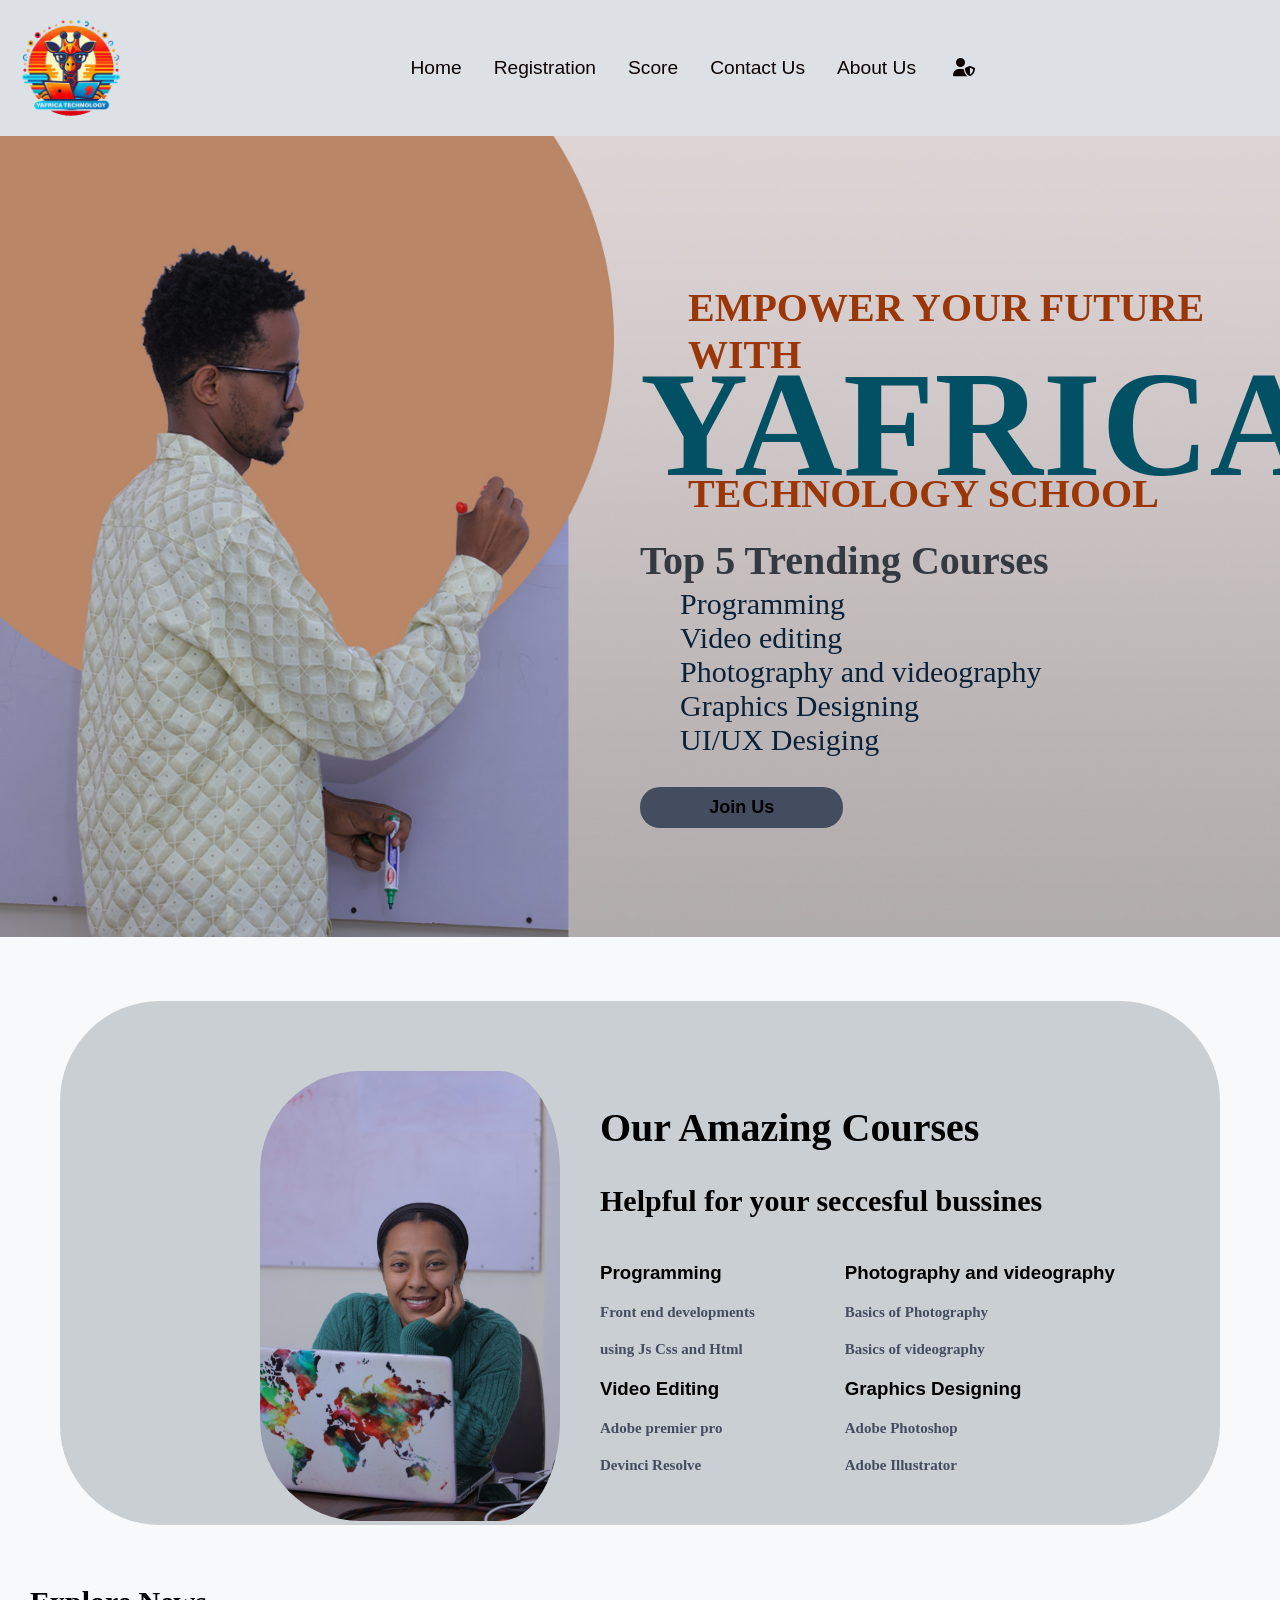
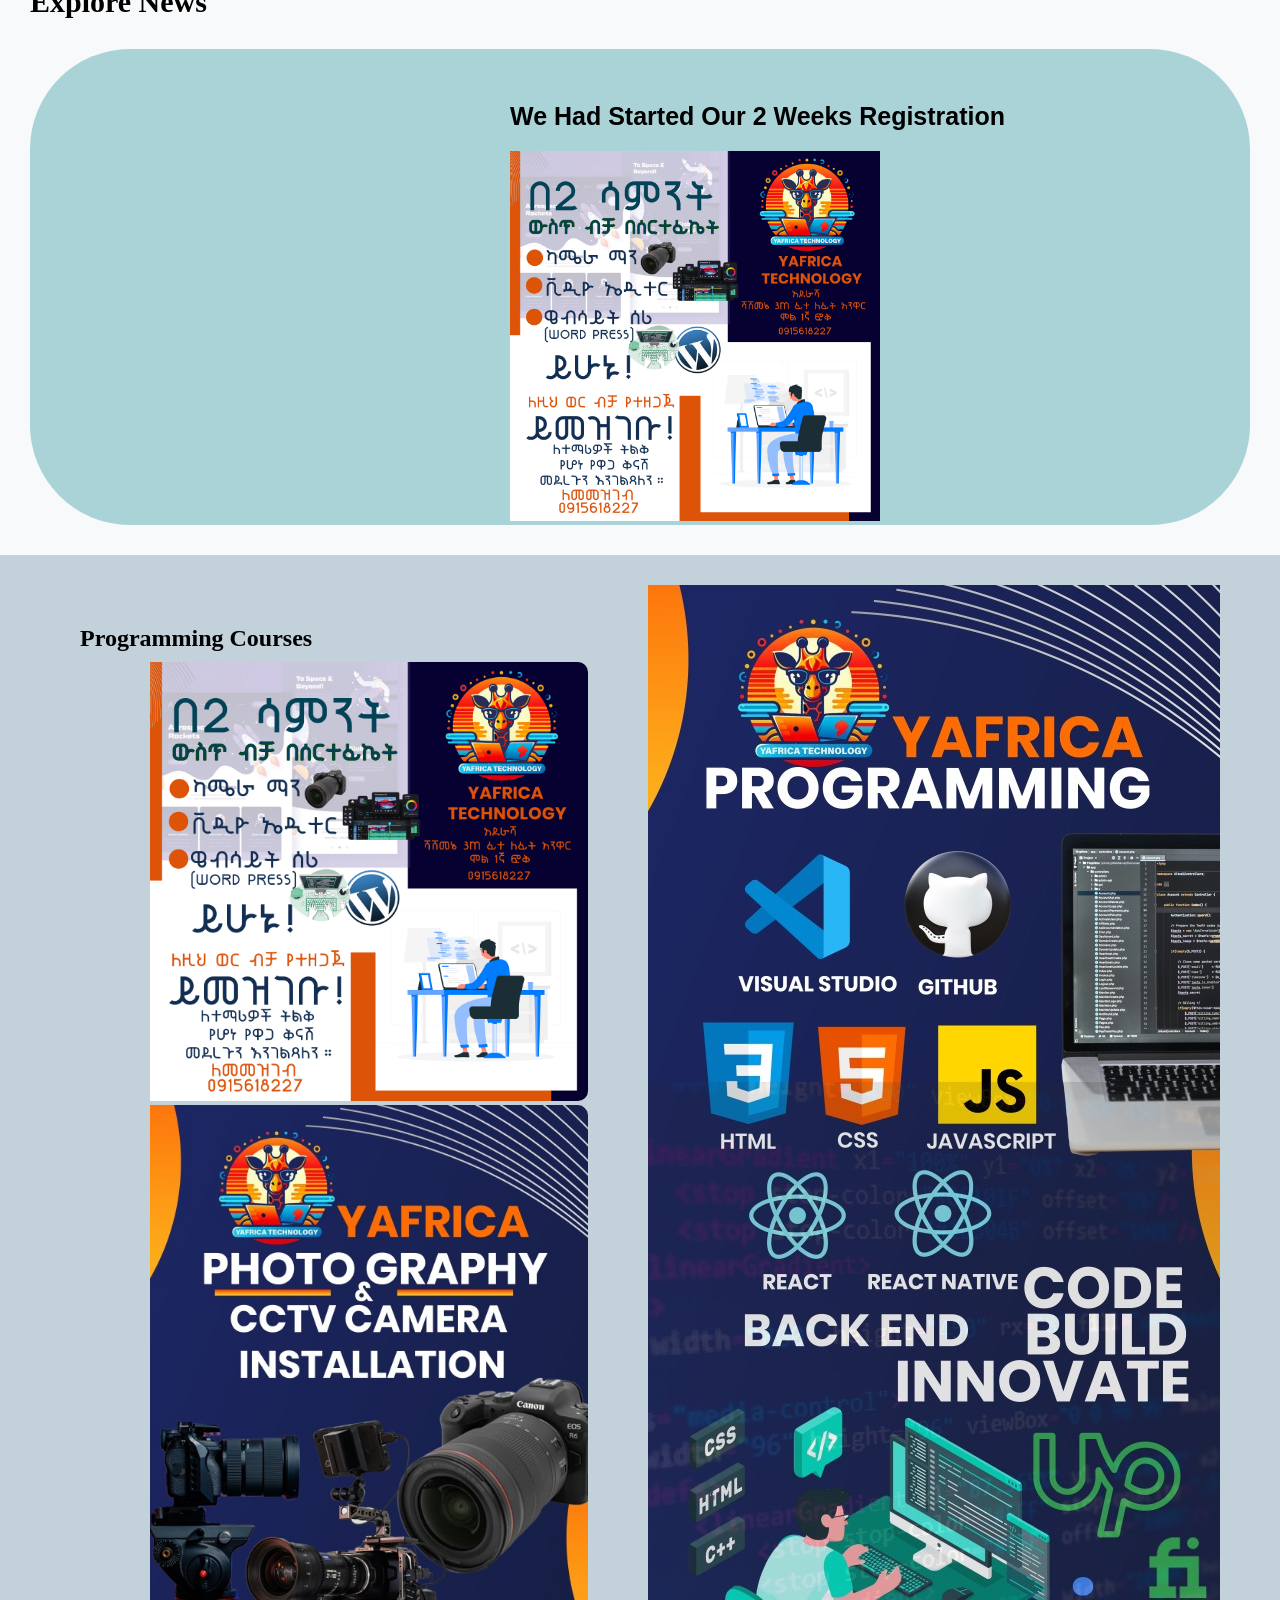
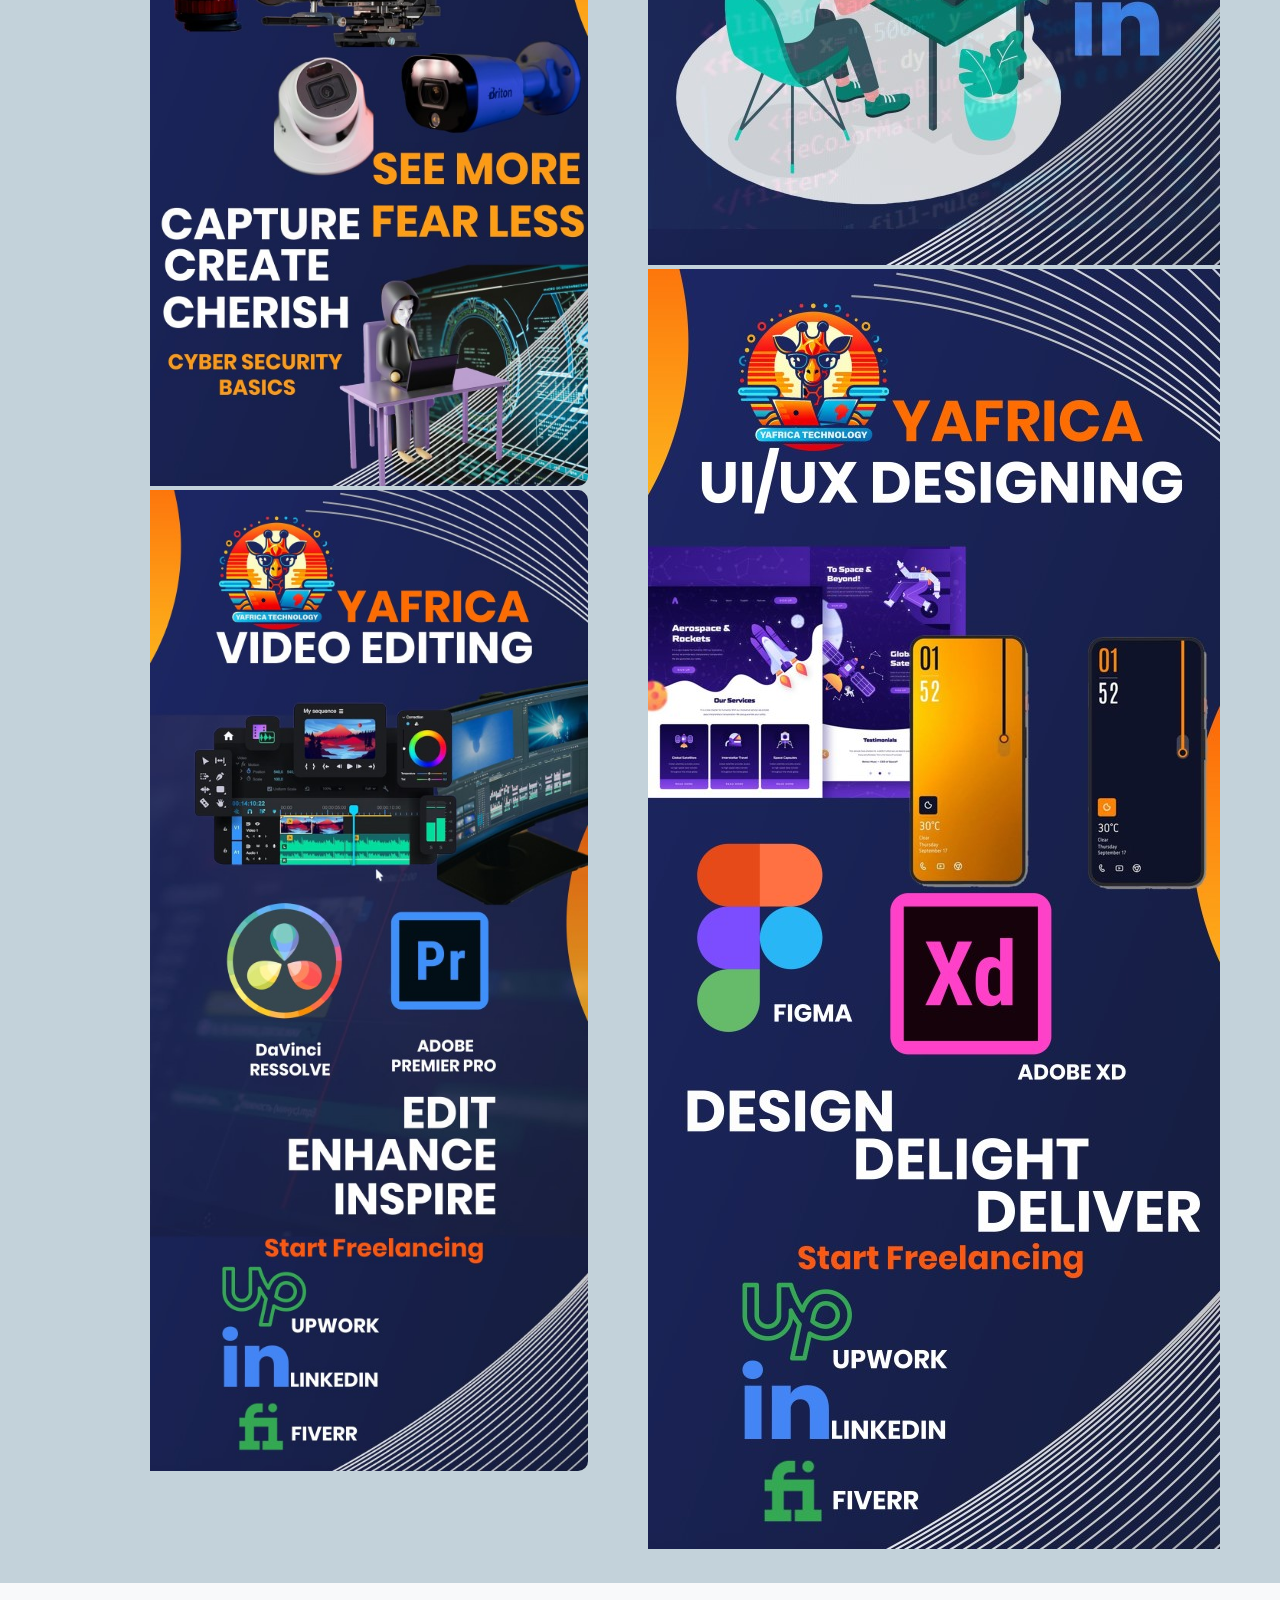
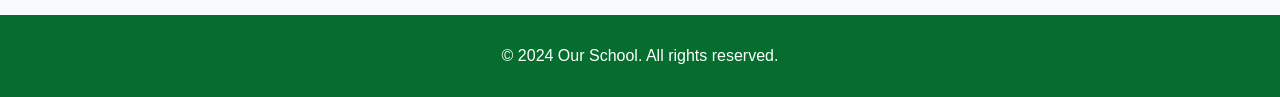
==== pages/index.html @ e502e5ab "yafrica coding website tutorial" ====
<!DOCTYPE html>
<html lang="en">

<head>
    <meta charset="UTF-8">
    <meta name="viewport" content="width=device-width, initial-scale=1.0">
    <link href="https://fonts.googleapis.com/css2?family=Roboto&family=Open+Sans&family=Lato&display=swap" rel="stylesheet">
    <title>Yafrica Technology school</title>
    <link rel="stylesheet" href="styles.css">
    <link rel="icon" href="logo.png" type="image">
    <link rel="stylesheet" href="https://cdnjs.cloudflare.com/ajax/libs/font-awesome/6.5.1/css/all.min.css">

</head>

<body>
    <header>
        <div class="logo">

<img src="logo.png" alt="logo" class="logo">
<!-- <h3>Yafrica technology school</h3> -->
        </div>
        <div>
            <nav>
              <ul>
                <li><a href="index.html">Home</a></li>
                <li><a href="registration.html">Registration</a></li>
                <li><a href="score.html">Score</a></li>
                <li><a href="contactus.html">Contact Us</a></li>
                <li><a href="aboutus.html">About Us</a></li>
                <li><a href="login.html"><i class="fas fa-user-shield"></i></a></li>
            </ul>
            </nav>
            
        </div>   
    </header>

    <main>
       <div class="banner-card">
        <img src="assets/yafrica.jpg" alt="image">
         <div class="banner-text">
            <h2>Empower Your Future with</h2>
            <h1>Yafrica</h1> 
            <h2>technology school</h2>
            <div class="hero-txt">
                <h4>Top 5 Trending Courses</h3>
                <ul>
                    <li>Programming</li>
                    <li>Video editing</li>
                    <li>Photography and videography</li>
                    <li>Graphics Designing</li>
                    <li>UI/UX Desiging</li>
                </ul>
                <button id="services">Join Us</button>
            </div>
        </div> 

       </div>
        </section>
        <!-- <div class="course-div">
            <h1 id="course-list">Course lists</h1>
        
        <section class="grid-layout">
            
            <div class="grid-item">
                <img src="assets/miracle.JPG" alt="Image 2">
                <h4 id="jo">Title 2</h4>
                <p>Description for image 2.</p>
            </div>
            <div class="grid-item">
                <img src="assets/robi.JPG" alt="Image 3">
                <h4>Title 3</h4>
                <p>Description for image 3.</p>
            </div>
            <div class="grid-item">
                <img src="assets/miracle.JPG" alt="Image 2">
                <h4>Title 2</h4>
                <p>Description for image 2.</p>
            </div>
            <div class="grid-item">
                <img src="assets/robi.JPG" alt="Image 3">
                <h4>Title 3</h4>
                <p>Description for image 3.</p>
            </div>
            <div class="grid-item">
                <img src="assets/lemesa.JPG" alt="Image 4">
                <h4>Title 4</h4>
                <p>Description for image 4.</p>
            </div> -->
           
           
            </section>
        </div>
        <section class="Explanation"> 
            <div id="ex-image">
                <img src="assets/miracle.JPG" alt="miracle">

            </div>
            <div id="ex-text">
                <h1>Our Amazing Courses</h1>
                <h2>Helpful for your seccesful bussines</h2>
               <section class="ex-text-list">
               <div class="ex-text-list1">
                <div>
                    <h3>Programming</h3>
                    <h4>Front end developments</h4>
                    <h4>using Js Css and Html</h4>
                </div>
                <div>
                    <h3>Video Editing</h3>
                    <h4>Adobe premier pro</h4>
                    <h4>Devinci Resolve</h4>
                </div>
               </div>
               <div class="ex-text-list2">
                <div>
                    <h3>
                        Photography and videography
                    </h3>
                    <h4>Basics of Photography</h4>
                    <h4>Basics of videography</h4>
                
                </div>
                <div>
                    <h3>
                        Graphics Designing
                    </h3>
                    <h4>Adobe Photoshop</h4>
                    <h4>Adobe Illustrator</h4>
                </div>
               </div>
               </section>

            </div>
        </section>
        


<h1 id="explore-news">Explore News</h2>

<div class="new-reg">
    <h2>We Had Started Our 2 Weeks Registration</h2>
    <img src="assets/y2week.jpg" alt="y2week">
</div>
<section class="main-main-news">
  
    
    <section class="main-news">
        <section class="news">
    
            <section>
    
                <div >
                    <h2>Programming Courses</h2>
                    <img src="assets/y2week.jpg" alt="y2week">
                </div>
            </section>
            <div class="new-regi">
            
                <img src="assets/photography.jpg" alt="y2week">
            </div>
            <div class="new-regi">
            
                <img src="assets/video.jpg" alt="y2week">
            </div>
        </section>
        <!-- <h1>New Registration</h2> -->
        <section>
            <div class="new-regi">
    
                <img src="assets/programming.jpg" alt="y2week">
            </div>
    
            <div class="new-regi">
    
                <img src="assets/Graphics.jpg" alt="y2week">
            </div>
        </section>
    
    </section>
    </section>
</section>


       
    </main>
    <footer>
        <p>&copy; 2024 Our School. All rights reserved.</p>
    </footer>
    <script src="index.js"></script>
</body>

</html>
---- pages/styles.css ----
/* styles.css */
body {
    font-family: Arial, sans-serif;
    margin: 0;
    padding: 0;
    background-color: #f8f9fa;
}

header {
    background-color: #dde1e6;
    color: white;
    padding: .5rem;
    display: flex;
    justify-content: space-between;
    align-items: center;
    padding-right: 18rem;
}


.logo{
   display: flex;
            /* Align items horizontally */
    align-items: center;
            /* Vertically align logo and text */
     gap: 5px;
            /* Minimal space between logo and text */
        
}

header .logo {
    
    font-size: 1.5rem;
    font-weight: bold;
}
header .logo img {
    width: 120px;
    /* Adjust the size as needed */
    height: auto;
    /* Maintain aspect ratio */
}

nav ul {
    list-style:none;
    margin: 0;
    padding: 0;
    display: flex;
}

nav ul li {
    margin: 0 1rem;
    
}
nav ul li a i {
    font-size: 18px;
    color: #0a0202;
    /* Adjust color */
    margin-left: 5px;
}

nav ul li a {
    text-decoration: none;
    /* Remove underline */
    color: #0c0202;
    /* Default text color */
    /* /this is called root em to convert to pixel *16 */
    font-size: 1.2rem;    
    /* Adjust font size */
    /* padding: 10px 15px; */
    /* Add padding for better click area */
    /* transition: all 0.3s ease; */
    /* Smooth transition for hover effects */
    position:relative;
    /* For pseudo-elements */
}

/* Hover effect for navigation links */
nav ul li a:hover {
    color: #007BFF;
    /* Change text color on hover */
    text-decoration: none;
    /* Ensure no underline */
}

/* Underline effect */
nav ul li a::after {
    content: '';
    /* Pseudo-element for underline */
    position: absolute;
    left: 0;
    bottom: 0;
    width: 0;
    height: 2px;
    /* Underline height */
    background-color: #ff6a00;
    /* Underline color */
    transition: width 0.3s ease;
    /* Smooth animation */
}

/* Expand underline on hover */
nav ul li a:hover::after {
    width: 100%;
    /* Full width underline */
}

/* to add the thing in the body in the container */
/* main {
    padding: 2rem;
    background-color: #fff;
    margin: 1rem auto;
    max-width: 800px;
    box-shadow: 0 4px 6px rgba(0, 0, 0, 0.1);
    border-radius: 8px;
} */
/* main { */
    /* padding: 20px; */
/* } */
.container {
    display: flex;
    height: 100vh;
    /* Full viewport height */
}
/* this is used rto  */
.banner-card{
  
    position: relative;
}

.banner-card img{
    /* padding-top: 0px; */
    max-width: 100%;
    /* width: 90rem; */
    height: auto;
}

.banner-text{
    position: absolute;
    top: 1%;
    padding-left: 40rem;
    /* color: #000000; */
    padding-top: 5rem;

}

.banner-text h1{
    font-size: 150px;
    margin-top: -50px;
    margin-bottom: -100px;
    text-transform: uppercase;
    color: hsl(192, 96%, 20%);
    font-family: poppins;
    
}
.banner-text h2 {
    margin-top: 60px;
font-size: 40px;
padding-left: 3rem;
margin-bottom: 10px;
text-transform: uppercase;
font-family: poppins;
color: #9b3607;
}
.banner-text button{
    background-color: #444d60;
    padding: 10px;
    width: 30%;
    border-radius: 20px;
}
.banner-text button:hover{
    background-color: #9b3607;
}
.banner-text h4{
    font-size: 40px;
    font-family: poppins;
    color: #343a40;
    margin-top: 20px;
}
.banner-text ul {
    font-size: 30px;
    font-family: poppins;
    list-style: none;
    margin-top: -50px;
    color: #0a213a;
    
}
.course-div{
    background: #828485;
    padding: 10px;
    margin-top: 20px;
}
#course-list{
font-size: 30px;
margin-left: 40px;

}

/* Grid layout for images */
/* .grid-layout {
    display: grid;
    grid-template-columns: repeat(auto-fit, minmax(250px, 1fr));
    gap: 20px;
    margin: 20px 0;
    
} */

.grid-layout {
    display: flex;
    overflow-x: auto;
    /* Enables horizontal scrolling */
    padding: 16px;
    gap: 16px;
    /* Adds space between cards */
    /* background-color: #f0f0f0; */
    scroll-behavior: smooth;
        scroll-snap-type: x mandatory;
}
/* .grid-item {
    border: 1px solid #ddd;
    border-radius: 5px;
    padding: 10px;
    text-align: center;
    background: #f9f9f9;
} */
 .grid-item {
    flex: 0 0 auto;
        /* Prevents cards from shrinking or growing */
        width: 200px;
        /* Fixed width for each card */
        background-color: #ffffff;
        border-radius: 8px;
        box-shadow: 0 4px 8px rgba(0, 0, 0, 0.1);
        overflow: hidden;
        /* Ensures the image stays within the card */
        text-align: center;
        scroll-snap-align: start;
        /* Ensures cards snap into place */
 }

/* .grid-item img {
    max-width: 100%;
    border-radius: 5px;
} */

.grid-item img {
    width: 100%;
    /* Makes the image fill the card width */
    height: 300px;
    /* Fixed height for the image */
    object-fit: cover;
    /* Ensures the image covers the area without distortion */
}

.scroll-button {
    position: absolute;
    top: 50%;
    transform: translateY(-50%);
    background-color: rgba(0, 0, 0, 0.5);
    color: white;
    border: none;
    padding: 10px;
    cursor: pointer;
    font-size: 18px;
    border-radius: 50%;
    z-index: 10;
}

.scroll-button.left {
    left: 10px;
}

.scroll-button.right {
    right: 10px;
}

.scroll-button:hover {
    background-color: rgba(0, 0, 0, 0.8);
}
/* News section */
.news {
    margin: 20px;
}

.news h2 {
    margin-bottom: 10px;
}

.news article {
    margin-bottom: 15px;
    border-bottom: 1px solid #ddd;
    padding-bottom: 10px;
}

footer {
    text-align: center;
    background: #007BFF;
    color: white;
    padding: 10px 0;
}

form input,
form textarea,
form button {
    display: block;
    width: 100%;
    margin: 1rem 0;
    padding: 0.75rem;
    border: 1px solid #ccc;
    border-radius: 5px;
}

#cbtn {
    background-color: #007bff;
    width: 100%;
    margin: 1rem 0;
    padding: 0.75rem;
    border: 1px solid #ccc;
    border-radius: 5px;
    color: white;
    font-size: 1rem;
    cursor: pointer;
}

#cbtn:hover {
    background-color: #2f4761;
}

footer {
    text-align: center;
    padding: 1rem;
    background-color: #343a40;
    color: white;
    margin-top: 2rem;
}
.signup-page{
    display: flex;
    padding: 30px;
    background-color: #343a40;
    
}
.signup-page img{
    height: 600px;
    width: auto;

}

.form-container{
    margin: 50px;
    background-color: #cccfd2;
    border-radius: 30px;
    padding: 30px;
    align-items: center;
    width: 600px;
    height: 400px;

}
.form-container h1{
    font-size: 40px;
    font-weight: bold;
    font-family: serif;
    
}
label{
    font-size: 20px;
    display: block;
    margin: 10px 0 5px;

}
button{
    background-color: #079b40;
    width: 20px;
    border: none;
    font-size: 18px;
    font-weight: bold;
}
.signup-page p{
    font-size: 20px;
    text-align: center;
}
.signup-page a{
    color: red;
    text-decoration: none;
    padding-left: 10px;
}

.new-reg img{
    height: 300px;
    width: auto;

}
footer{
    background-color: #056d2d;
}

.submain-footer{
    display: flex;
}
@keyframes appear{
    from{
        opacity: 0;
        scale: 0.5;
    }
    to{
        opacity: 1;
        scale: 1;
    }
}

.hero-txt #services{
    animation: appear linear;
    animation-timeline: view();
    animation-range: entry 0 cover 40%;
}
.Explanation{
    margin: 60px;
    padding-top: 70px;
        padding-left: 200px;
    display: flex;
    animation: appear linear;
        animation-timeline: view();
        animation-range: entry 0 cover 40%;
        background-color: #c9cfd3;
        border-radius: 100px;
}
#ex-image img{
    height: 450px;
    width: auto;
    padding-right: 40px;
    border-radius: 100px;
}
#ex-text h1{
font-size: 40px;
font-family: poppins;
padding-bottom: -30x;
}
#ex-text h2 {
    font-size: 30px;
    font-family: poppins;
    
}
#ex-text ul {
    text-decoration: none;
    font-size: 20px;
    font-family: poppins;
}
.ex-text-list{
    display: flex;
    
}
.ex-text-list1{
    padding-right: 90px;
}
.ex-text-list1 h4 {
    font-size: 15px;
    color: #444d60;
    font-family: poppins;
}

.ex-text-list2 h4 {
    font-size: 15px;
    color: #444d60;
    font-family: poppins;
}
#explore-news{
    font-size: 30px;
    margin-left: 30px;
    font-family: poppins;
}
.main-news{
  
    padding: 30px;
    margin: 30px;
    border-radius: 30px;
    display: flex;
}
.main-main-news{
background-color: #c3d2da;
}
.news{
    font-family: poppins;
}
.news img{
    width: 80%;
    height: auto;
    border-radius: 10px;
    padding-left: 70px;
    
}
.new-regi{
    animation: appear linear;
        animation-timeline: view();
        animation-range: entry 0 cover 40%;
        /* padding-top: 35rem; */
    
    /* display: flex; */
}
.new-reg{
    padding-left: 30rem;
    padding-top: 2rem;
    background-color: #aad3d8;
    border-radius: 100px;
    margin: 30px;
}
.new-reg h2{
    font-size: 25px;

}
.new-reg img{
    height: auto;
    width: 50%;
}
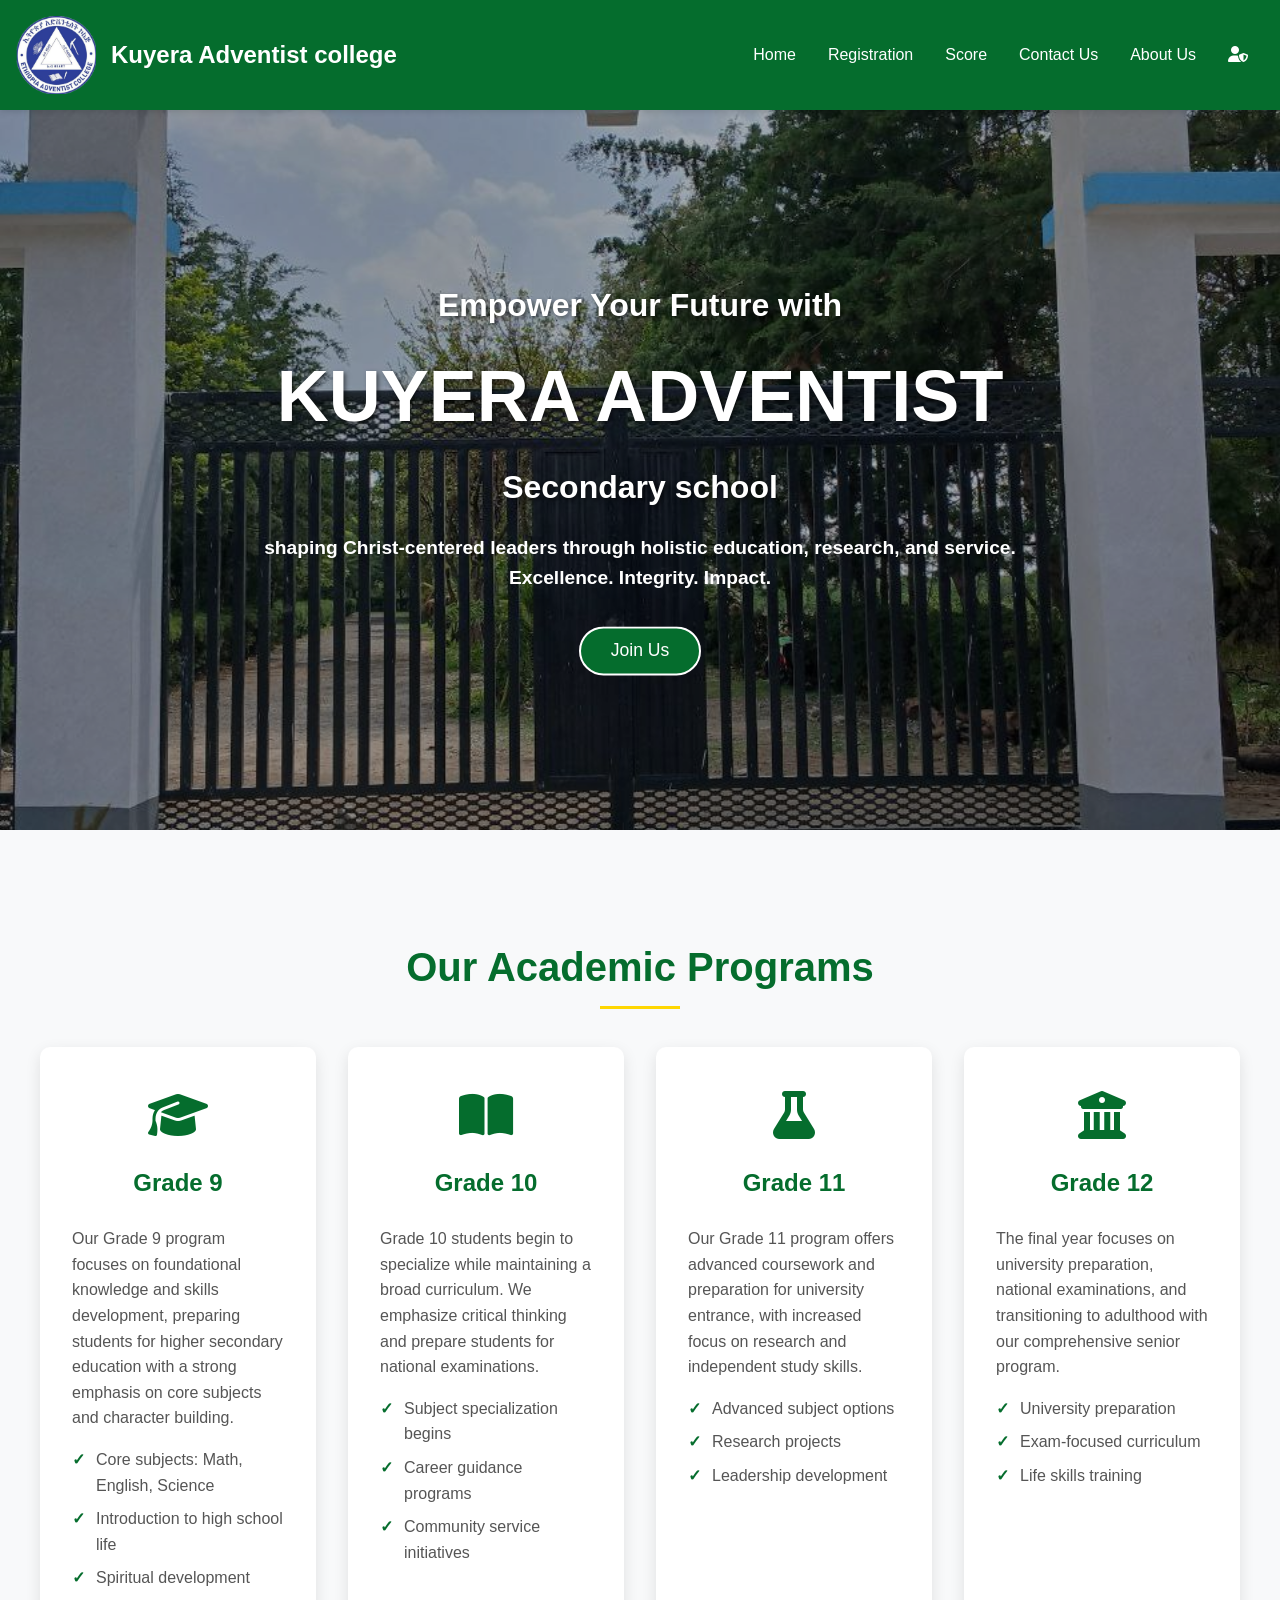
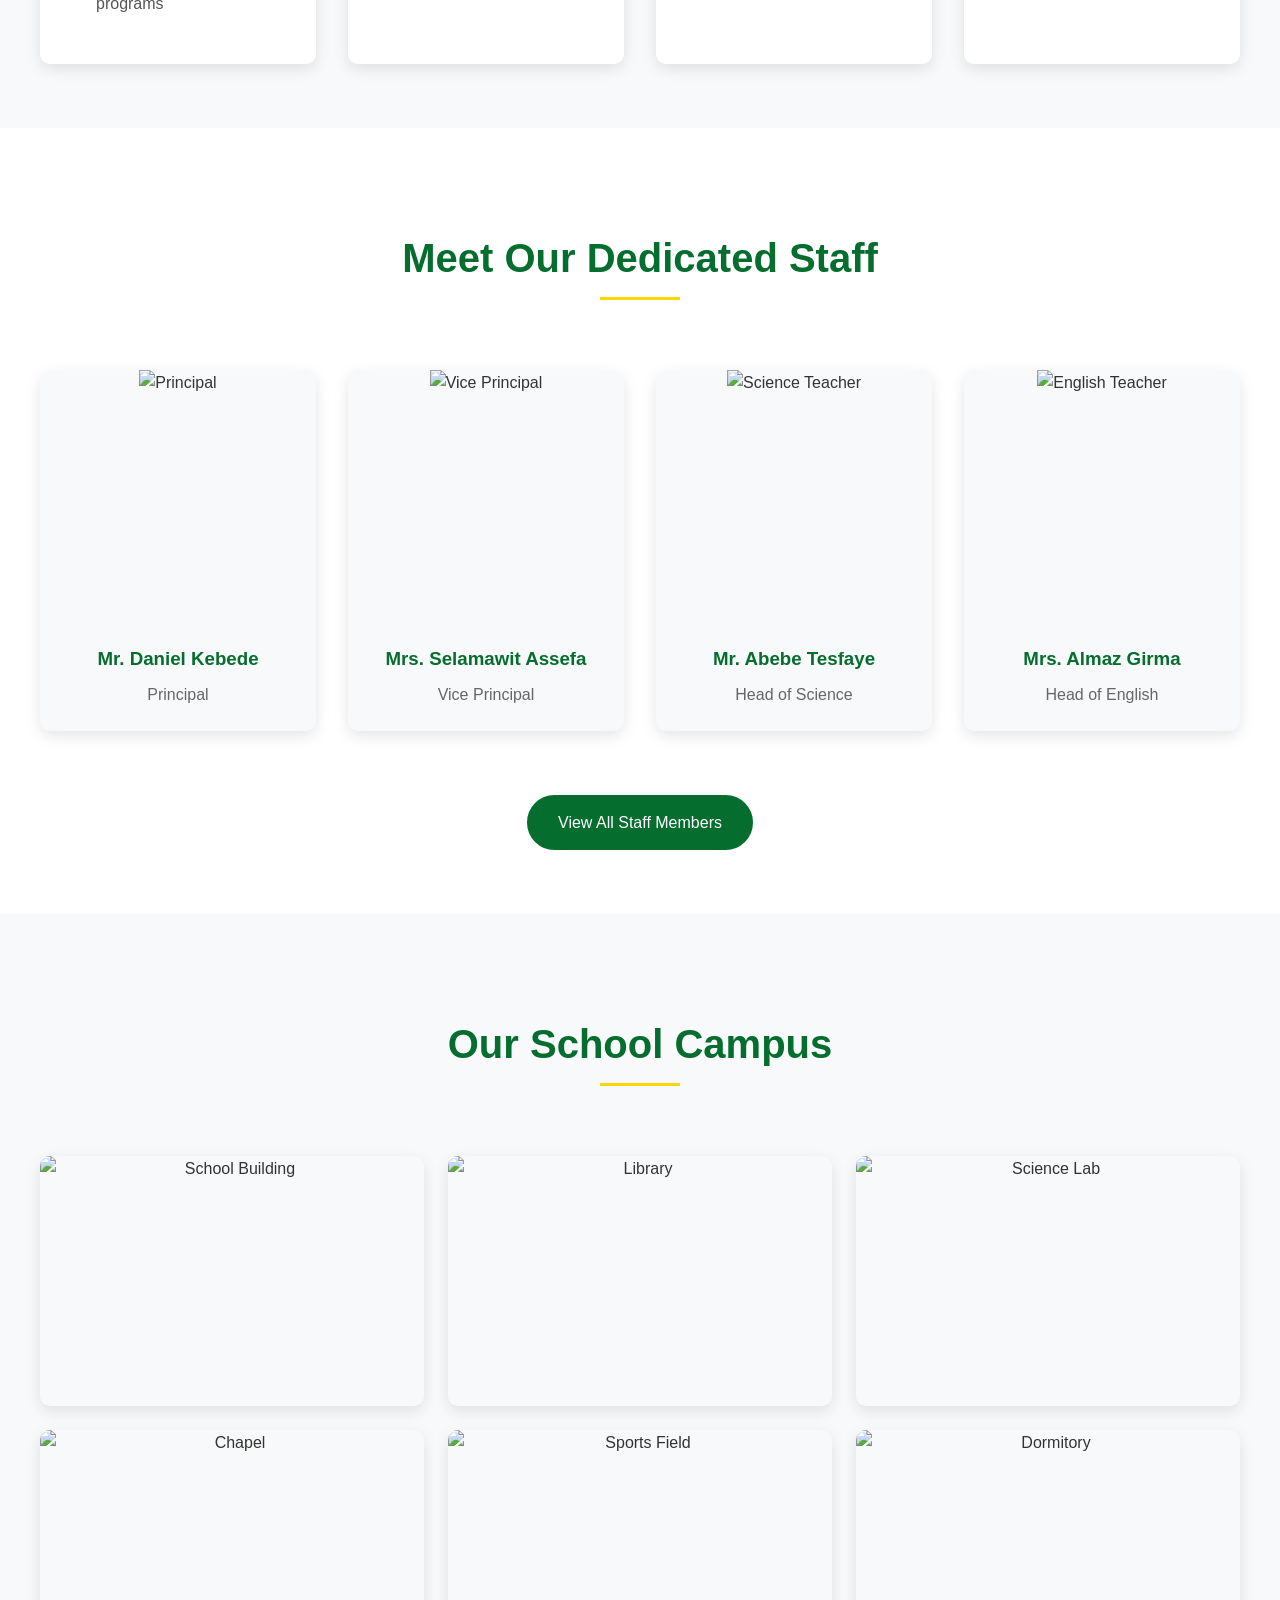
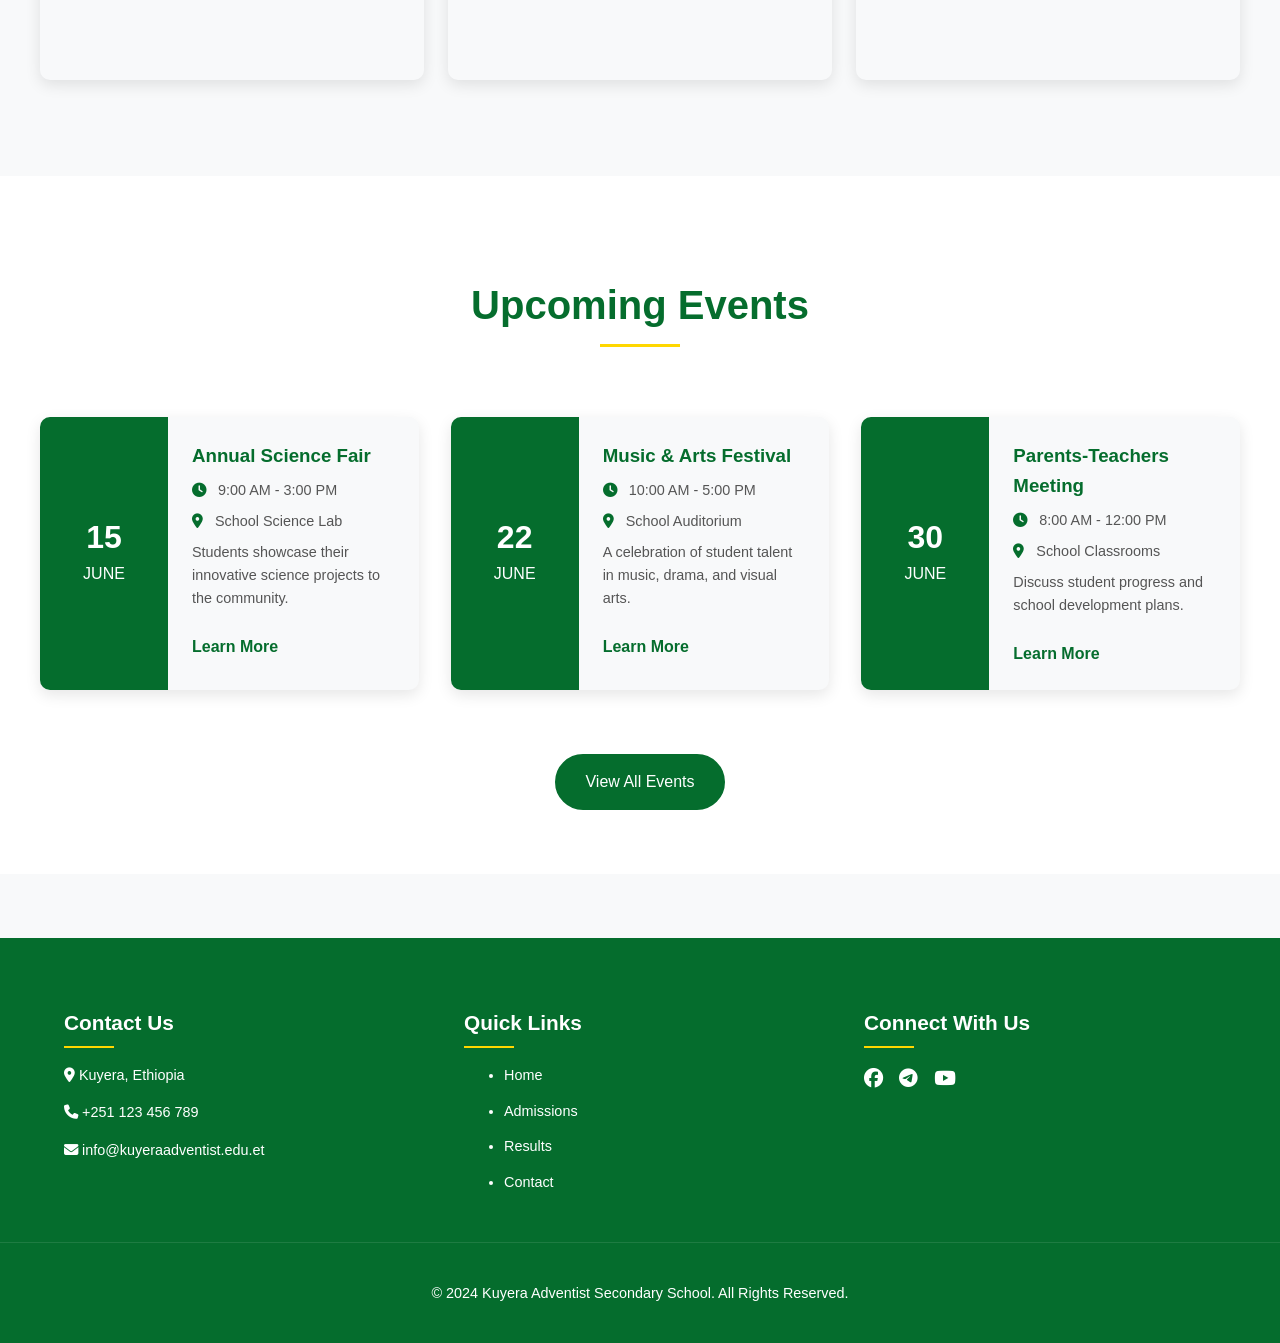
==== commit e2f1a734: "adventist website" ====
--- a/pages/index.html
+++ b/pages/index.html
@@ -5,9 +5,9 @@
     <meta charset="UTF-8">
     <meta name="viewport" content="width=device-width, initial-scale=1.0">
     <link href="https://fonts.googleapis.com/css2?family=Roboto&family=Open+Sans&family=Lato&display=swap" rel="stylesheet">
-    <title>Yafrica Technology school</title>
-    <link rel="stylesheet" href="styles.css">
-    <link rel="icon" href="logo.png" type="image">
+    <title>Kuyera Adventist Secondary school</title>
+    <link rel="stylesheet" href="index.css">
+    <link rel="icon" href="adv.png" type="image">
     <link rel="stylesheet" href="https://cdnjs.cloudflare.com/ajax/libs/font-awesome/6.5.1/css/all.min.css">
 
 </head>
@@ -16,7 +16,8 @@
     <header>
         <div class="logo">
 
-<img src="logo.png" alt="logo" class="logo">
+<img src="adv.png" alt="logo" class="logo">
+<h2>Kuyera Adventist college</h2>
 <!-- <h3>Yafrica technology school</h3> -->
         </div>
         <div>
@@ -36,20 +37,14 @@
 
     <main>
        <div class="banner-card">
-        <img src="assets/yafrica.jpg" alt="image">
+        <img src="assets/kuy.jpg" alt="image">
          <div class="banner-text">
             <h2>Empower Your Future with</h2>
-            <h1>Yafrica</h1> 
-            <h2>technology school</h2>
+            <h1>Kuyera Adventist</h1> 
+            <h2>Secondary school</h2>
             <div class="hero-txt">
-                <h4>Top 5 Trending Courses</h3>
-                <ul>
-                    <li>Programming</li>
-                    <li>Video editing</li>
-                    <li>Photography and videography</li>
-                    <li>Graphics Designing</li>
-                    <li>UI/UX Desiging</li>
-                </ul>
+                
+                <h3> shaping Christ-centered leaders through holistic education, research, and service. Excellence. Integrity. Impact.</h3>
                 <button id="services">Join Us</button>
             </div>
         </div> 
@@ -88,7 +83,7 @@
             </div> -->
            
            
-            </section>
+            <!-- </section>
         </div>
         <section class="Explanation"> 
             <div id="ex-image">
@@ -131,60 +126,259 @@
                </section>
 
             </div>
+        </section> -->
+        <section class="grade-levels">
+            <h2 class="section-title">Our Academic Programs</h2>
+            <div class="grade-container">
+                <div class="grade-card">
+                    <div class="grade-icon">
+                        <i class="fas fa-graduation-cap"></i>
+                        <h3>Grade 9</h3>
+                    </div>
+                    <div class="grade-content">
+                        <p>Our Grade 9 program focuses on foundational knowledge and skills development, preparing students for
+                            higher secondary education with a strong emphasis on core subjects and character building.</p>
+                        <ul>
+                            <li>Core subjects: Math, English, Science</li>
+                            <li>Introduction to high school life</li>
+                            <li>Spiritual development programs</li>
+                        </ul>
+                    </div>
+                </div>
+        
+                <div class="grade-card">
+                    <div class="grade-icon">
+                        <i class="fas fa-book-open"></i>
+                        <h3>Grade 10</h3>
+                    </div>
+                    <div class="grade-content">
+                        <p>Grade 10 students begin to specialize while maintaining a broad curriculum. We emphasize critical
+                            thinking and prepare students for national examinations.</p>
+                        <ul>
+                            <li>Subject specialization begins</li>
+                            <li>Career guidance programs</li>
+                            <li>Community service initiatives</li>
+                        </ul>
+                    </div>
+                </div>
+        
+                <div class="grade-card">
+                    <div class="grade-icon">
+                        <i class="fas fa-flask"></i>
+                        <h3>Grade 11</h3>
+                    </div>
+                    <div class="grade-content">
+                        <p>Our Grade 11 program offers advanced coursework and preparation for university entrance, with
+                            increased focus on research and independent study skills.</p>
+                        <ul>
+                            <li>Advanced subject options</li>
+                            <li>Research projects</li>
+                            <li>Leadership development</li>
+                        </ul>
+                    </div>
+                </div>
+        
+                <div class="grade-card">
+                    <div class="grade-icon">
+                        <i class="fas fa-university"></i>
+                        <h3>Grade 12</h3>
+                    </div>
+                    <div class="grade-content">
+                        <p>The final year focuses on university preparation, national examinations, and transitioning to
+                            adulthood with our comprehensive senior program.</p>
+                        <ul>
+                            <li>University preparation</li>
+                            <li>Exam-focused curriculum</li>
+                            <li>Life skills training</li>
+                        </ul>
+                    </div>
+                </div>
+            </div>
         </section>
         
-
-
-<h1 id="explore-news">Explore News</h2>
-
-<div class="new-reg">
-    <h2>We Had Started Our 2 Weeks Registration</h2>
-    <img src="assets/y2week.jpg" alt="y2week">
-</div>
-<section class="main-main-news">
-  
-    
-    <section class="main-news">
-        <section class="news">
-    
-            <section>
-    
-                <div >
-                    <h2>Programming Courses</h2>
-                    <img src="assets/y2week.jpg" alt="y2week">
-                </div>
-            </section>
-            <div class="new-regi">
-            
-                <img src="assets/photography.jpg" alt="y2week">
-            </div>
-            <div class="new-regi">
-            
-                <img src="assets/video.jpg" alt="y2week">
-            </div>
-        </section>
-        <!-- <h1>New Registration</h2> -->
-        <section>
-            <div class="new-regi">
-    
-                <img src="assets/programming.jpg" alt="y2week">
-            </div>
-    
-            <div class="new-regi">
-    
-                <img src="assets/Graphics.jpg" alt="y2week">
-            </div>
-        </section>
-    
-    </section>
-    </section>
+<!-- Staff Gallery Section -->
+<section class="staff-section">
+    <h2 class="section-title">Meet Our Dedicated Staff</h2>
+    <div class="staff-container">
+        <div class="staff-card">
+            <div class="staff-image">
+                <img src="assets/staff1.jpg" alt="Principal">
+                <div class="staff-overlay">
+                    <h3>Mr. Daniel Kebede</h3>
+                    <p>Principal</p>
+                    <p>15 years experience</p>
+                </div>
+            </div>
+            <div class="staff-info">
+                <h3>Mr. Daniel Kebede</h3>
+                <p>Principal</p>
+            </div>
+        </div>
+
+        <div class="staff-card">
+            <div class="staff-image">
+                <img src="assets/staff2.jpg" alt="Vice Principal">
+                <div class="staff-overlay">
+                    <h3>Mrs. Selamawit Assefa</h3>
+                    <p>Vice Principal</p>
+                    <p>12 years experience</p>
+                </div>
+            </div>
+            <div class="staff-info">
+                <h3>Mrs. Selamawit Assefa</h3>
+                <p>Vice Principal</p>
+            </div>
+        </div>
+
+        <div class="staff-card">
+            <div class="staff-image">
+                <img src="assets/staff3.jpg" alt="Science Teacher">
+                <div class="staff-overlay">
+                    <h3>Mr. Abebe Tesfaye</h3>
+                    <p>Head of Science</p>
+                    <p>10 years experience</p>
+                </div>
+            </div>
+            <div class="staff-info">
+                <h3>Mr. Abebe Tesfaye</h3>
+                <p>Head of Science</p>
+            </div>
+        </div>
+
+        <div class="staff-card">
+            <div class="staff-image">
+                <img src="assets/staff4.jpg" alt="English Teacher">
+                <div class="staff-overlay">
+                    <h3>Mrs. Almaz Girma</h3>
+                    <p>Head of English</p>
+                    <p>8 years experience</p>
+                </div>
+            </div>
+            <div class="staff-info">
+                <h3>Mrs. Almaz Girma</h3>
+                <p>Head of English</p>
+            </div>
+        </div>
+    </div>
+    <div class="view-all">
+        <a href="#" class="btn-view">View All Staff Members</a>
+    </div>
+</section>
+
+<!-- School Gallery Section -->
+<section class="school-gallery">
+    <h2 class="section-title">Our School Campus</h2>
+    <div class="gallery-container">
+        <div class="gallery-item">
+            <img src="assets/campus1.jpg" alt="School Building">
+            <div class="gallery-caption">Main Academic Building</div>
+        </div>
+        <div class="gallery-item">
+            <img src="assets/campus2.jpg" alt="Library">
+            <div class="gallery-caption">School Library</div>
+        </div>
+        <div class="gallery-item">
+            <img src="assets/campus3.jpg" alt="Science Lab">
+            <div class="gallery-caption">Science Laboratory</div>
+        </div>
+        <div class="gallery-item">
+            <img src="assets/campus4.jpg" alt="Chapel">
+            <div class="gallery-caption">School Chapel</div>
+        </div>
+        <div class="gallery-item">
+            <img src="assets/campus5.jpg" alt="Sports Field">
+            <div class="gallery-caption">Sports Facilities</div>
+        </div>
+        <div class="gallery-item">
+            <img src="assets/campus6.jpg" alt="Dormitory">
+            <div class="gallery-caption">Student Dormitories</div>
+        </div>
+    </div>
+</section>
+
+<!-- Events Section -->
+<section class="events-section">
+    <h2 class="section-title">Upcoming Events</h2>
+    <div class="events-container">
+        <div class="event-card">
+            <div class="event-date">
+                <span class="day">15</span>
+                <span class="month">June</span>
+            </div>
+            <div class="event-details">
+                <h3>Annual Science Fair</h3>
+                <p><i class="fas fa-clock"></i> 9:00 AM - 3:00 PM</p>
+                <p><i class="fas fa-map-marker-alt"></i> School Science Lab</p>
+                <p>Students showcase their innovative science projects to the community.</p>
+                <a href="#" class="event-btn">Learn More</a>
+            </div>
+        </div>
+
+        <div class="event-card">
+            <div class="event-date">
+                <span class="day">22</span>
+                <span class="month">June</span>
+            </div>
+            <div class="event-details">
+                <h3>Music & Arts Festival</h3>
+                <p><i class="fas fa-clock"></i> 10:00 AM - 5:00 PM</p>
+                <p><i class="fas fa-map-marker-alt"></i> School Auditorium</p>
+                <p>A celebration of student talent in music, drama, and visual arts.</p>
+                <a href="#" class="event-btn">Learn More</a>
+            </div>
+        </div>
+
+        <div class="event-card">
+            <div class="event-date">
+                <span class="day">30</span>
+                <span class="month">June</span>
+            </div>
+            <div class="event-details">
+                <h3>Parents-Teachers Meeting</h3>
+                <p><i class="fas fa-clock"></i> 8:00 AM - 12:00 PM</p>
+                <p><i class="fas fa-map-marker-alt"></i> School Classrooms</p>
+                <p>Discuss student progress and school development plans.</p>
+                <a href="#" class="event-btn">Learn More</a>
+            </div>
+        </div>
+    </div>
+    <div class="view-all">
+        <a href="#" class="btn-view">View All Events</a>
+    </div>
 </section>
 
 
        
     </main>
     <footer>
-        <p>&copy; 2024 Our School. All rights reserved.</p>
+        <div class="footer-content">
+            <div class="footer-section">
+                <h3>Contact Us</h3>
+                <p><i class="fas fa-map-marker-alt"></i> Kuyera, Ethiopia</p>
+                <p><i class="fas fa-phone"></i> +251 123 456 789</p>
+                <p><i class="fas fa-envelope"></i> info@kuyeraadventist.edu.et</p>
+            </div>
+            <div class="footer-section">
+                <h3>Quick Links</h3>
+                <ul>
+                    <li><a href="index.html">Home</a></li>
+                    <li><a href="registration.html">Admissions</a></li>
+                    <li><a href="score.html">Results</a></li>
+                    <li><a href="contactus.html">Contact</a></li>
+                </ul>
+            </div>
+            <div class="footer-section">
+                <h3>Connect With Us</h3>
+                <div class="social-icons">
+                    <a href="#"><i class="fab fa-facebook"></i></a>
+                    <a href="#"><i class="fab fa-telegram"></i></a>
+                    <a href="#"><i class="fab fa-youtube"></i></a>
+                </div>
+            </div>
+        </div>
+        <div class="footer-bottom">
+            <p>&copy; 2024 Kuyera Adventist Secondary School. All Rights Reserved.</p>
+        </div>
     </footer>
     <script src="index.js"></script>
 </body>
--- a/pages/index.css
+++ b/pages/index.css
@@ -0,0 +1,742 @@
+/* styles.css */
+body {
+    font-family: 'Poppins', Arial, sans-serif;
+    margin: 0;
+    padding: 0;
+    background-color: #f8f9fa;
+    color: #333;
+    line-height: 1.6;
+}
+
+header {
+    background-color: #056d2d;
+    color: white;
+    padding: 1rem;
+    display: flex;
+    justify-content: space-between;
+    align-items: center;
+    box-shadow: 0 2px 5px rgba(0, 0, 0, 0.1);
+    position: sticky;
+    top: 0;
+    z-index: 100;
+}
+
+.logo {
+    display: flex;
+    align-items: center;
+    gap: 15px;
+}
+
+.logo img {
+    width: 80px;
+    height: auto;
+}
+
+.logo h3 {
+    color: white;
+    font-size: 1.2rem;
+    margin: 0;
+}
+
+nav ul {
+    list-style: none;
+    margin: 0;
+    padding: 0;
+    display: flex;
+}
+
+nav ul li {
+    margin: 0 1rem;
+}
+
+nav ul li a {
+    text-decoration: none;
+    color: white;
+    font-size: 1rem;
+    font-weight: 500;
+    transition: all 0.3s ease;
+    padding: 0.5rem 0;
+    position: relative;
+}
+
+nav ul li a:hover {
+    color: #ffd700;
+}
+
+nav ul li a::after {
+    content: '';
+    position: absolute;
+    left: 0;
+    bottom: 0;
+    width: 0;
+    height: 2px;
+    background-color: #ffd700;
+    transition: width 0.3s ease;
+}
+
+nav ul li a:hover::after {
+    width: 100%;
+}
+
+.banner-card {
+    position: relative;
+    margin-top: 0;
+}
+
+.banner-card img {
+    width: 100%;
+    height: 80vh;
+    object-fit: cover;
+    filter: brightness(0.7);
+}
+
+.banner-text {
+    position: absolute;
+    top: 50%;
+    left: 50%;
+    transform: translate(-50%, -50%);
+    text-align: center;
+    color: white;
+    width: 90%;
+}
+
+.banner-text h1 {
+    font-size: 4.5rem;
+    margin: 0;
+    text-transform: uppercase;
+    color: white;
+    text-shadow: 2px 2px 4px rgba(0, 0, 0, 0.5);
+    font-weight: 700;
+}
+
+.banner-text h2 {
+    font-size: 2rem;
+    margin: 0.5rem 0;
+    text-shadow: 2px 2px 4px rgba(0, 0, 0, 0.5);
+}
+
+.hero-txt h4 {
+    font-size: 1.5rem;
+    margin: 1rem 0;
+}
+
+.hero-txt h3 {
+    font-size: 1.2rem;
+    margin-bottom: 2rem;
+    max-width: 800px;
+    margin-left: auto;
+    margin-right: auto;
+}
+
+#services {
+    background-color: #056d2d;
+    color: white;
+    padding: 12px 30px;
+    border: none;
+    border-radius: 30px;
+    font-size: 1.1rem;
+    cursor: pointer;
+    transition: all 0.3s ease;
+    border: 2px solid white;
+}
+
+#services:hover {
+    background-color: #ffd700;
+    color: #056d2d;
+    transform: translateY(-3px);
+    box-shadow: 0 5px 15px rgba(0, 0, 0, 0.2);
+}
+
+.Explanation {
+    margin: 4rem auto;
+    padding: 3rem;
+    display: flex;
+    align-items: center;
+    background-color: #f0f7f4;
+    border-radius: 20px;
+    max-width: 1200px;
+    box-shadow: 0 5px 15px rgba(0, 0, 0, 0.1);
+}
+
+#ex-image img {
+    width: 400px;
+    height: auto;
+    border-radius: 15px;
+    box-shadow: 0 5px 15px rgba(0, 0, 0, 0.1);
+}
+
+#ex-text {
+    padding-left: 3rem;
+}
+
+#ex-text h1 {
+    font-size: 2.5rem;
+    color: #056d2d;
+    margin-bottom: 1rem;
+}
+
+#ex-text h2 {
+    font-size: 1.5rem;
+    color: #333;
+    margin-bottom: 2rem;
+}
+
+.ex-text-list {
+    display: flex;
+    margin-top: 2rem;
+}
+
+.ex-text-list1,
+.ex-text-list2 {
+    flex: 1;
+}
+
+.ex-text-list h3 {
+    color: #056d2d;
+    font-size: 1.3rem;
+    margin-bottom: 0.5rem;
+}
+
+.ex-text-list h4 {
+    color: #555;
+    font-size: 1rem;
+    margin: 0.3rem 0;
+    font-weight: 400;
+}
+
+#explore-news {
+    text-align: center;
+    font-size: 2.5rem;
+    color: #056d2d;
+    margin: 3rem 0 1rem;
+}
+
+.new-reg {
+    text-align: center;
+    margin: 2rem auto;
+    max-width: 800px;
+    padding: 2rem;
+    background-color: #056d2d;
+    color: white;
+    border-radius: 15px;
+}
+
+.new-reg h2 {
+    font-size: 1.8rem;
+    margin-bottom: 1.5rem;
+}
+
+.new-reg img {
+    width: 100%;
+    max-height: 400px;
+    object-fit: cover;
+    border-radius: 10px;
+}
+
+.main-main-news {
+    background-color: #f0f7f4;
+    padding: 2rem 0;
+    margin-top: 3rem;
+}
+
+.main-news {
+    display: grid;
+    grid-template-columns: repeat(auto-fit, minmax(300px, 1fr));
+    gap: 2rem;
+    max-width: 1200px;
+    margin: 0 auto;
+    padding: 0 2rem;
+}
+
+.news {
+    background-color: white;
+    border-radius: 15px;
+    overflow: hidden;
+    box-shadow: 0 5px 15px rgba(0, 0, 0, 0.1);
+    transition: transform 0.3s ease;
+}
+
+.news:hover {
+    transform: translateY(-5px);
+}
+
+.news h2 {
+    padding: 1rem;
+    color: #056d2d;
+    font-size: 1.3rem;
+    margin: 0;
+}
+
+.news img {
+    width: 100%;
+    height: 200px;
+    object-fit: cover;
+}
+
+footer {
+    background-color: #056d2d;
+    color: white;
+    padding: 3rem 0 0;
+    margin-top: 4rem;
+}
+
+.footer-content {
+    display: flex;
+    justify-content: space-around;
+    max-width: 1200px;
+    margin: 0 auto;
+    padding: 0 2rem;
+}
+
+.footer-section {
+    flex: 1;
+    padding: 0 1.5rem;
+}
+
+.footer-section h3 {
+    font-size: 1.3rem;
+    margin-bottom: 1.5rem;
+    position: relative;
+}
+
+.footer-section h3::after {
+    content: '';
+    position: absolute;
+    left: 0;
+    bottom: -8px;
+    width: 50px;
+    height: 2px;
+    background-color: #ffd700;
+}
+
+.footer-section p,
+.footer-section li {
+    margin-bottom: 0.8rem;
+    font-size: 0.9rem;
+}
+
+.footer-section a {
+    color: white;
+    text-decoration: none;
+    transition: color 0.3s ease;
+}
+
+.footer-section a:hover {
+    color: #ffd700;
+}
+
+.social-icons {
+    display: flex;
+    gap: 1rem;
+}
+
+.social-icons a {
+    color: white;
+    font-size: 1.2rem;
+    transition: color 0.3s ease;
+}
+
+.social-icons a:hover {
+    color: #ffd700;
+}
+
+.footer-bottom {
+    text-align: center;
+    padding: 1.5rem 0;
+    margin-top: 2rem;
+    border-top: 1px solid rgba(255, 255, 255, 0.1);
+    font-size: 0.9rem;
+}
+
+@keyframes appear {
+    from {
+        opacity: 0;
+        transform: translateY(20px);
+    }
+
+    to {
+        opacity: 1;
+        transform: translateY(0);
+    }
+}
+
+.hero-txt #services,
+.Explanation,
+.new-regi {
+    animation: appear 1s ease forwards;
+}
+
+@media (max-width: 768px) {
+    header {
+        flex-direction: column;
+        padding: 1rem;
+    }
+
+    nav ul {
+        margin-top: 1rem;
+        flex-wrap: wrap;
+        justify-content: center;
+    }
+
+    .banner-text h1 {
+        font-size: 2.5rem;
+    }
+
+    .Explanation {
+        flex-direction: column;
+        padding: 2rem;
+    }
+
+    #ex-image img {
+        width: 100%;
+        margin-bottom: 2rem;
+    }
+
+    .footer-content {
+        flex-direction: column;
+    }
+
+    .footer-section {
+        margin-bottom: 2rem;
+    }
+}
+
+/* /////////////////////////////////////// */
+/* Grade Levels Section */
+.grade-levels {
+    padding: 4rem 2rem;
+    background-color: #f8f9fa;
+    text-align: center;
+}
+
+.section-title {
+    font-size: 2.5rem;
+    color: #056d2d;
+    margin-bottom: 3rem;
+    position: relative;
+    display: inline-block;
+}
+
+.section-title::after {
+    content: '';
+    position: absolute;
+    bottom: -10px;
+    left: 50%;
+    transform: translateX(-50%);
+    width: 80px;
+    height: 3px;
+    background-color: #ffd700;
+}
+
+.grade-container {
+    display: grid;
+    grid-template-columns: repeat(auto-fit, minmax(250px, 1fr));
+    gap: 2rem;
+    max-width: 1200px;
+    margin: 0 auto;
+}
+
+.grade-card {
+    background: white;
+    border-radius: 10px;
+    padding: 2rem;
+    box-shadow: 0 5px 15px rgba(0, 0, 0, 0.1);
+    transition: transform 0.3s ease;
+}
+
+.grade-card:hover {
+    transform: translateY(-10px);
+}
+
+.grade-icon {
+    font-size: 3rem;
+    color: #056d2d;
+    margin-bottom: 1.5rem;
+}
+
+.grade-icon h3 {
+    margin: 0.5rem 0 0;
+    font-size: 1.5rem;
+}
+
+.grade-content {
+    text-align: left;
+}
+
+.grade-content p {
+    margin-bottom: 1rem;
+    color: #555;
+}
+
+.grade-content ul {
+    list-style: none;
+    padding: 0;
+}
+
+.grade-content li {
+    margin-bottom: 0.5rem;
+    position: relative;
+    padding-left: 1.5rem;
+    color: #555;
+}
+
+.grade-content li::before {
+    content: '✓';
+    position: absolute;
+    left: 0;
+    color: #056d2d;
+    font-weight: bold;
+}
+
+/* Staff Section */
+.staff-section {
+    padding: 4rem 2rem;
+    background-color: white;
+    text-align: center;
+}
+
+.staff-container {
+    display: grid;
+    grid-template-columns: repeat(auto-fit, minmax(250px, 1fr));
+    gap: 2rem;
+    max-width: 1200px;
+    margin: 2rem auto;
+}
+
+.staff-card {
+    background: #f8f9fa;
+    border-radius: 10px;
+    overflow: hidden;
+    box-shadow: 0 5px 15px rgba(0, 0, 0, 0.1);
+    transition: all 0.3s ease;
+}
+
+.staff-card:hover {
+    transform: translateY(-5px);
+    box-shadow: 0 10px 25px rgba(0, 0, 0, 0.15);
+}
+
+.staff-image {
+    position: relative;
+    height: 250px;
+    overflow: hidden;
+}
+
+.staff-image img {
+    width: 100%;
+    height: 100%;
+    object-fit: cover;
+    transition: transform 0.5s ease;
+}
+
+.staff-card:hover .staff-image img {
+    transform: scale(1.1);
+}
+
+.staff-overlay {
+    position: absolute;
+    bottom: -100%;
+    left: 0;
+    right: 0;
+    background: rgba(5, 109, 45, 0.8);
+    color: white;
+    padding: 1rem;
+    transition: bottom 0.3s ease;
+}
+
+.staff-card:hover .staff-overlay {
+    bottom: 0;
+}
+
+.staff-info {
+    padding: 1.5rem;
+}
+
+.staff-info h3 {
+    margin: 0;
+    color: #056d2d;
+}
+
+.staff-info p {
+    margin: 0.5rem 0 0;
+    color: #666;
+}
+
+.btn-view {
+    display: inline-block;
+    background: #056d2d;
+    color: white;
+    padding: 0.8rem 1.8rem;
+    border-radius: 30px;
+    margin-top: 2rem;
+    text-decoration: none;
+    transition: all 0.3s ease;
+    border: 2px solid #056d2d;
+}
+
+.btn-view:hover {
+    background: transparent;
+    color: #056d2d;
+}
+
+/* School Gallery Section */
+.school-gallery {
+    padding: 4rem 2rem;
+    background-color: #f8f9fa;
+    text-align: center;
+}
+
+.gallery-container {
+    display: grid;
+    grid-template-columns: repeat(auto-fit, minmax(300px, 1fr));
+    gap: 1.5rem;
+    max-width: 1200px;
+    margin: 2rem auto;
+}
+
+.gallery-item {
+    position: relative;
+    border-radius: 10px;
+    overflow: hidden;
+    box-shadow: 0 5px 15px rgba(0, 0, 0, 0.1);
+    transition: all 0.3s ease;
+}
+
+.gallery-item:hover {
+    transform: scale(1.03);
+}
+
+.gallery-item img {
+    width: 100%;
+    height: 250px;
+    object-fit: cover;
+    display: block;
+}
+
+.gallery-caption {
+    position: absolute;
+    bottom: 0;
+    left: 0;
+    right: 0;
+    background: rgba(5, 109, 45, 0.8);
+    color: white;
+    padding: 1rem;
+    transform: translateY(100%);
+    transition: transform 0.3s ease;
+}
+
+.gallery-item:hover .gallery-caption {
+    transform: translateY(0);
+}
+
+/* Events Section */
+.events-section {
+    padding: 4rem 2rem;
+    background-color: white;
+    text-align: center;
+}
+
+.events-container {
+    display: grid;
+    grid-template-columns: repeat(auto-fit, minmax(300px, 1fr));
+    gap: 2rem;
+    max-width: 1200px;
+    margin: 2rem auto;
+}
+
+.event-card {
+    display: flex;
+    background: #f8f9fa;
+    border-radius: 10px;
+    overflow: hidden;
+    box-shadow: 0 5px 15px rgba(0, 0, 0, 0.1);
+    transition: all 0.3s ease;
+}
+
+.event-card:hover {
+    transform: translateY(-5px);
+    box-shadow: 0 10px 25px rgba(0, 0, 0, 0.15);
+}
+
+.event-date {
+    background: #056d2d;
+    color: white;
+    padding: 1.5rem;
+    display: flex;
+    flex-direction: column;
+    align-items: center;
+    justify-content: center;
+    min-width: 80px;
+}
+
+.event-date .day {
+    font-size: 2rem;
+    font-weight: bold;
+    line-height: 1;
+}
+
+.event-date .month {
+    font-size: 1rem;
+    text-transform: uppercase;
+    margin-top: 0.5rem;
+}
+
+.event-details {
+    padding: 1.5rem;
+    text-align: left;
+    flex: 1;
+}
+
+.event-details h3 {
+    margin: 0 0 0.5rem;
+    color: #056d2d;
+}
+
+.event-details p {
+    margin: 0.5rem 0;
+    color: #555;
+    font-size: 0.9rem;
+}
+
+.event-details i {
+    color: #056d2d;
+    margin-right: 0.5rem;
+}
+
+.event-btn {
+    display: inline-block;
+    margin-top: 1rem;
+    color: #056d2d;
+    font-weight: bold;
+    text-decoration: none;
+    transition: color 0.3s ease;
+}
+
+.event-btn:hover {
+    color: #034621;
+}
+
+/* Responsive Adjustments */
+@media (max-width: 768px) {
+
+    .grade-container,
+    .staff-container,
+    .gallery-container,
+    .events-container {
+        grid-template-columns: 1fr;
+    }
+
+    .event-card {
+        flex-direction: column;
+    }
+
+    .event-date {
+        flex-direction: row;
+        justify-content: space-around;
+        padding: 1rem;
+    }
+
+    .event-date .day {
+        margin-right: 1rem;
+    }
+}
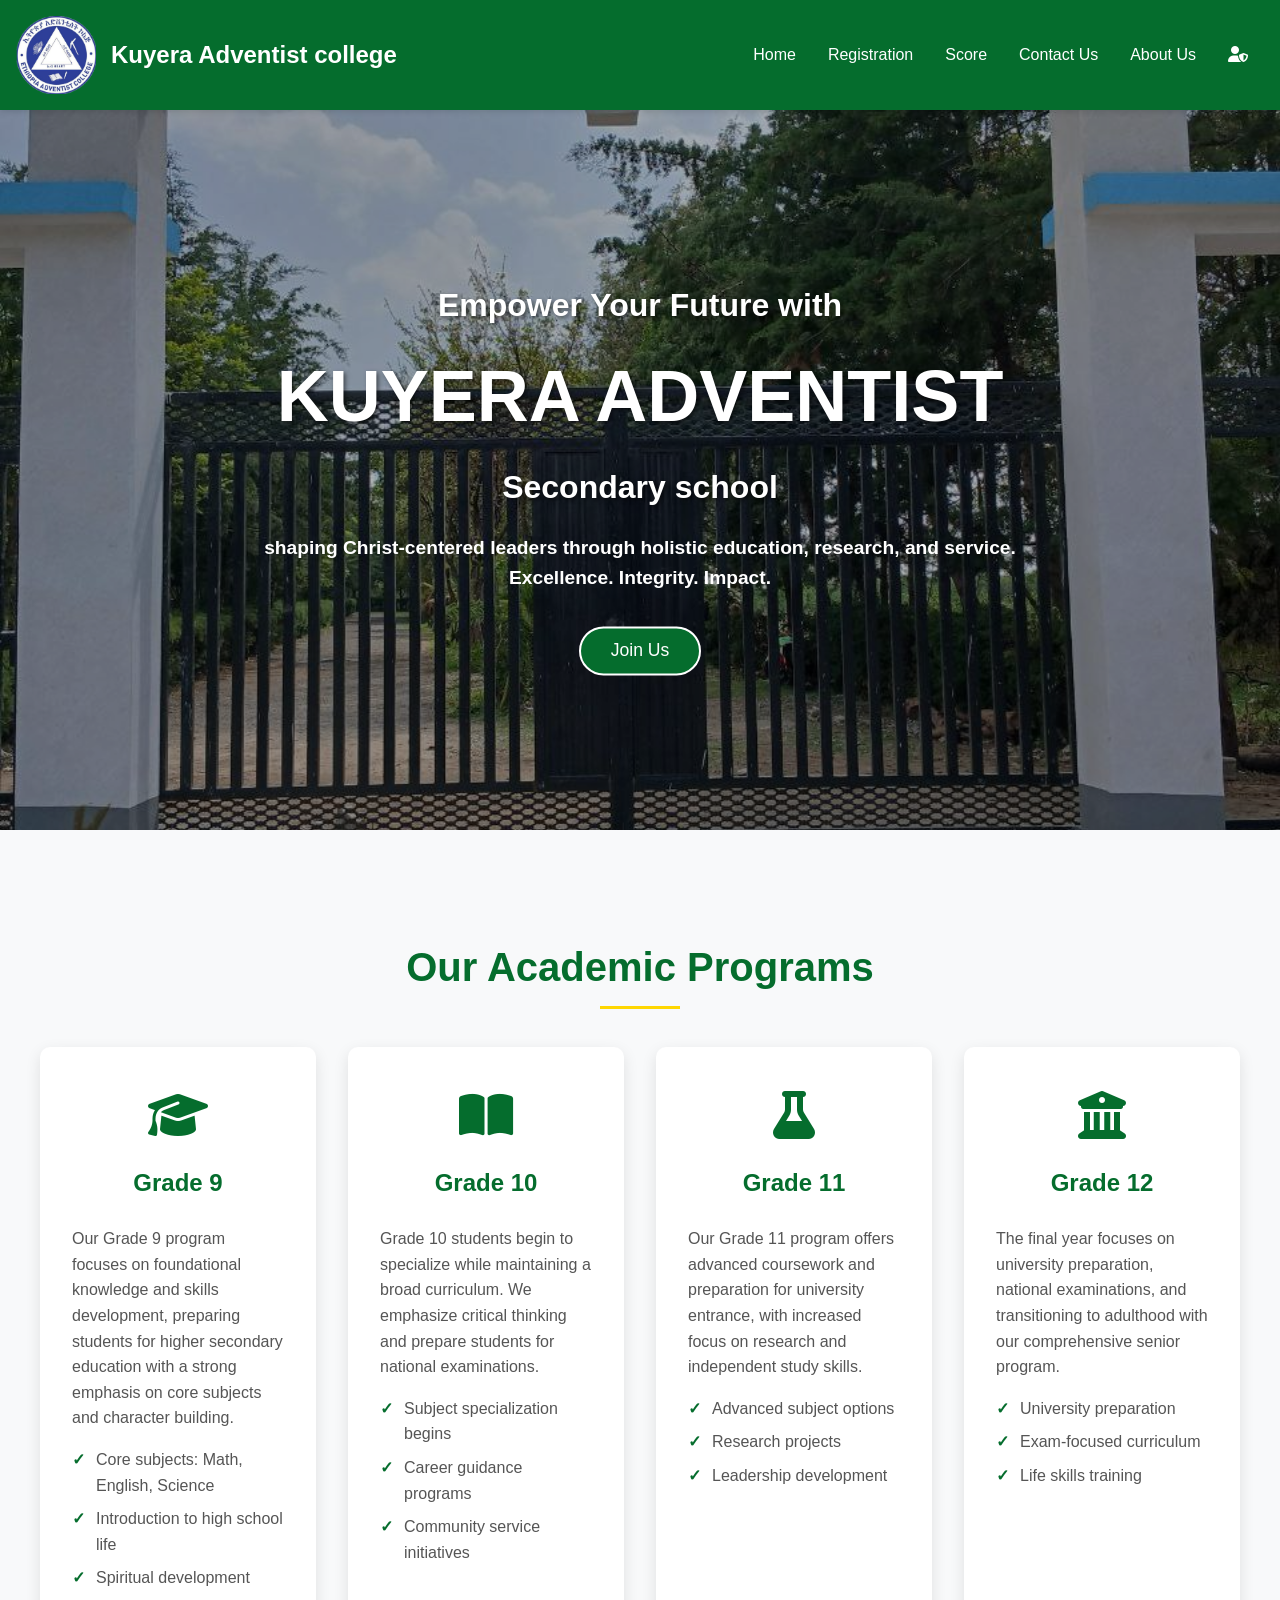
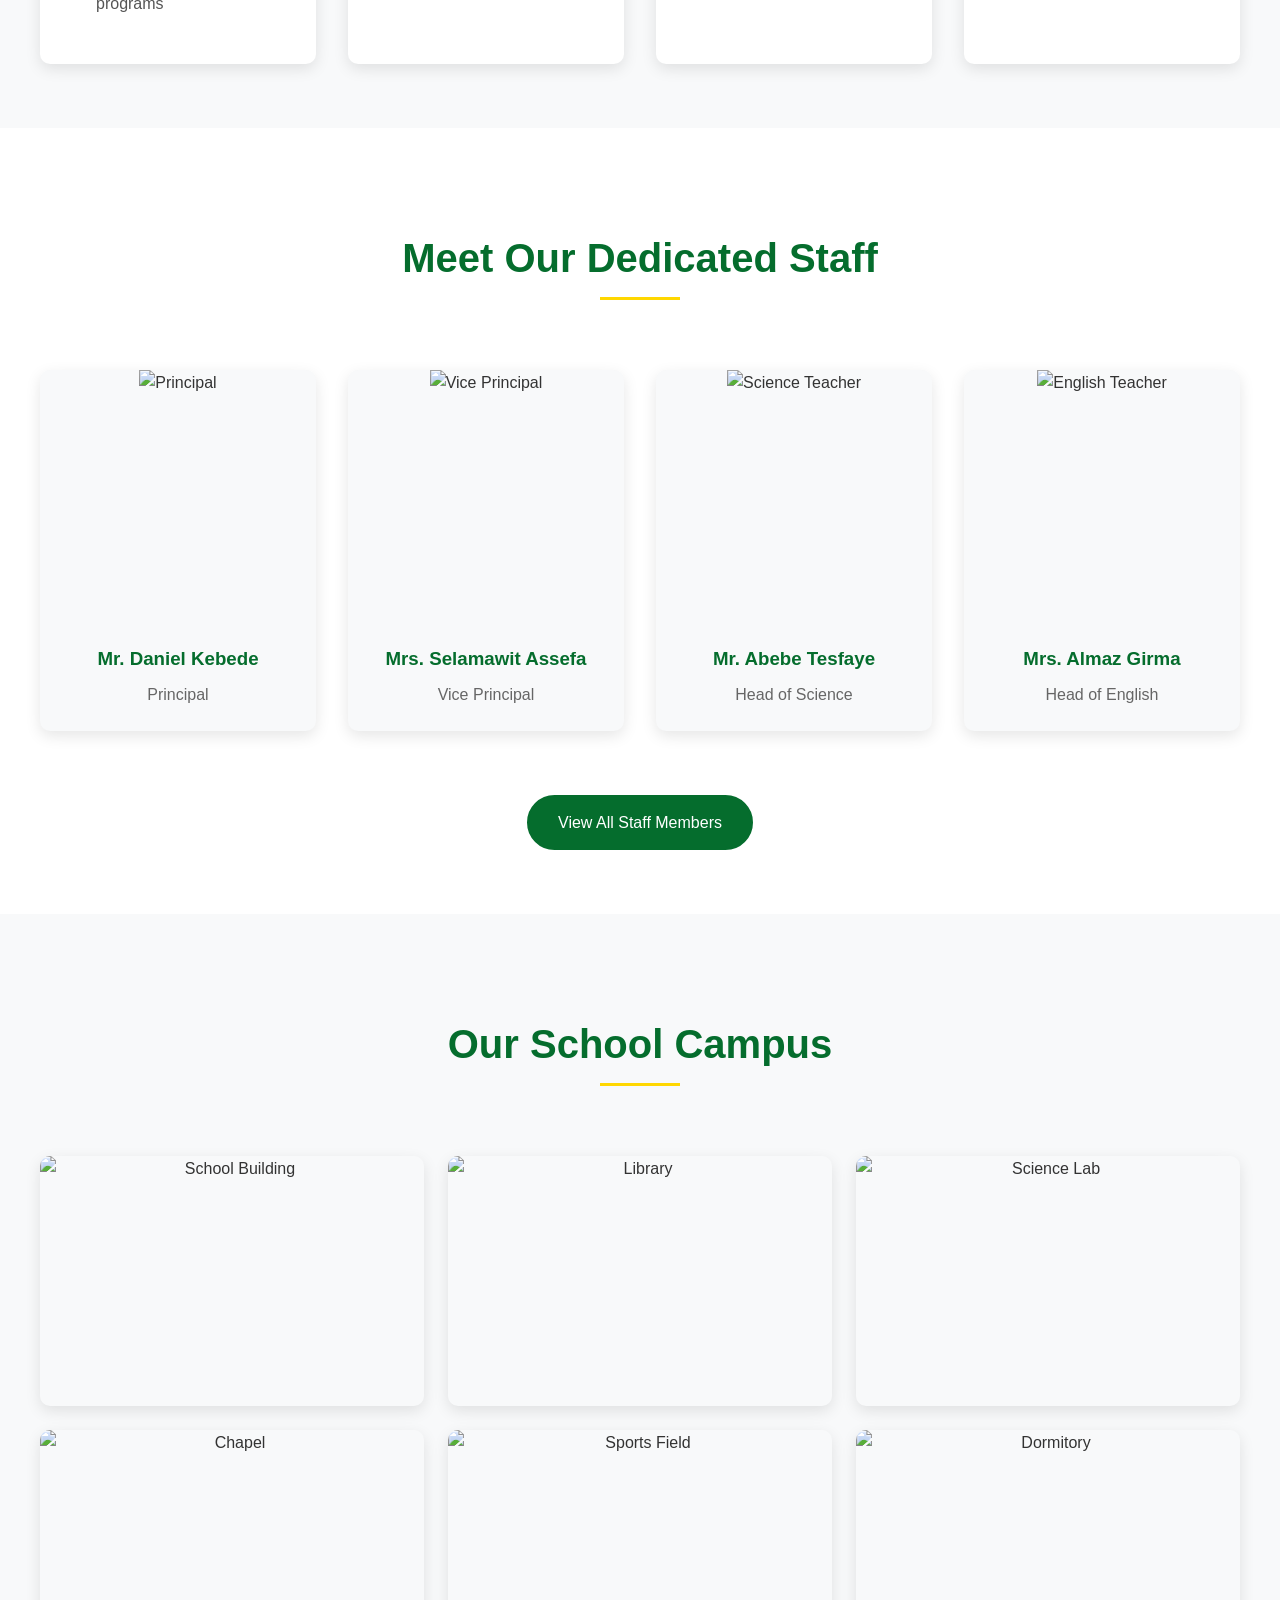
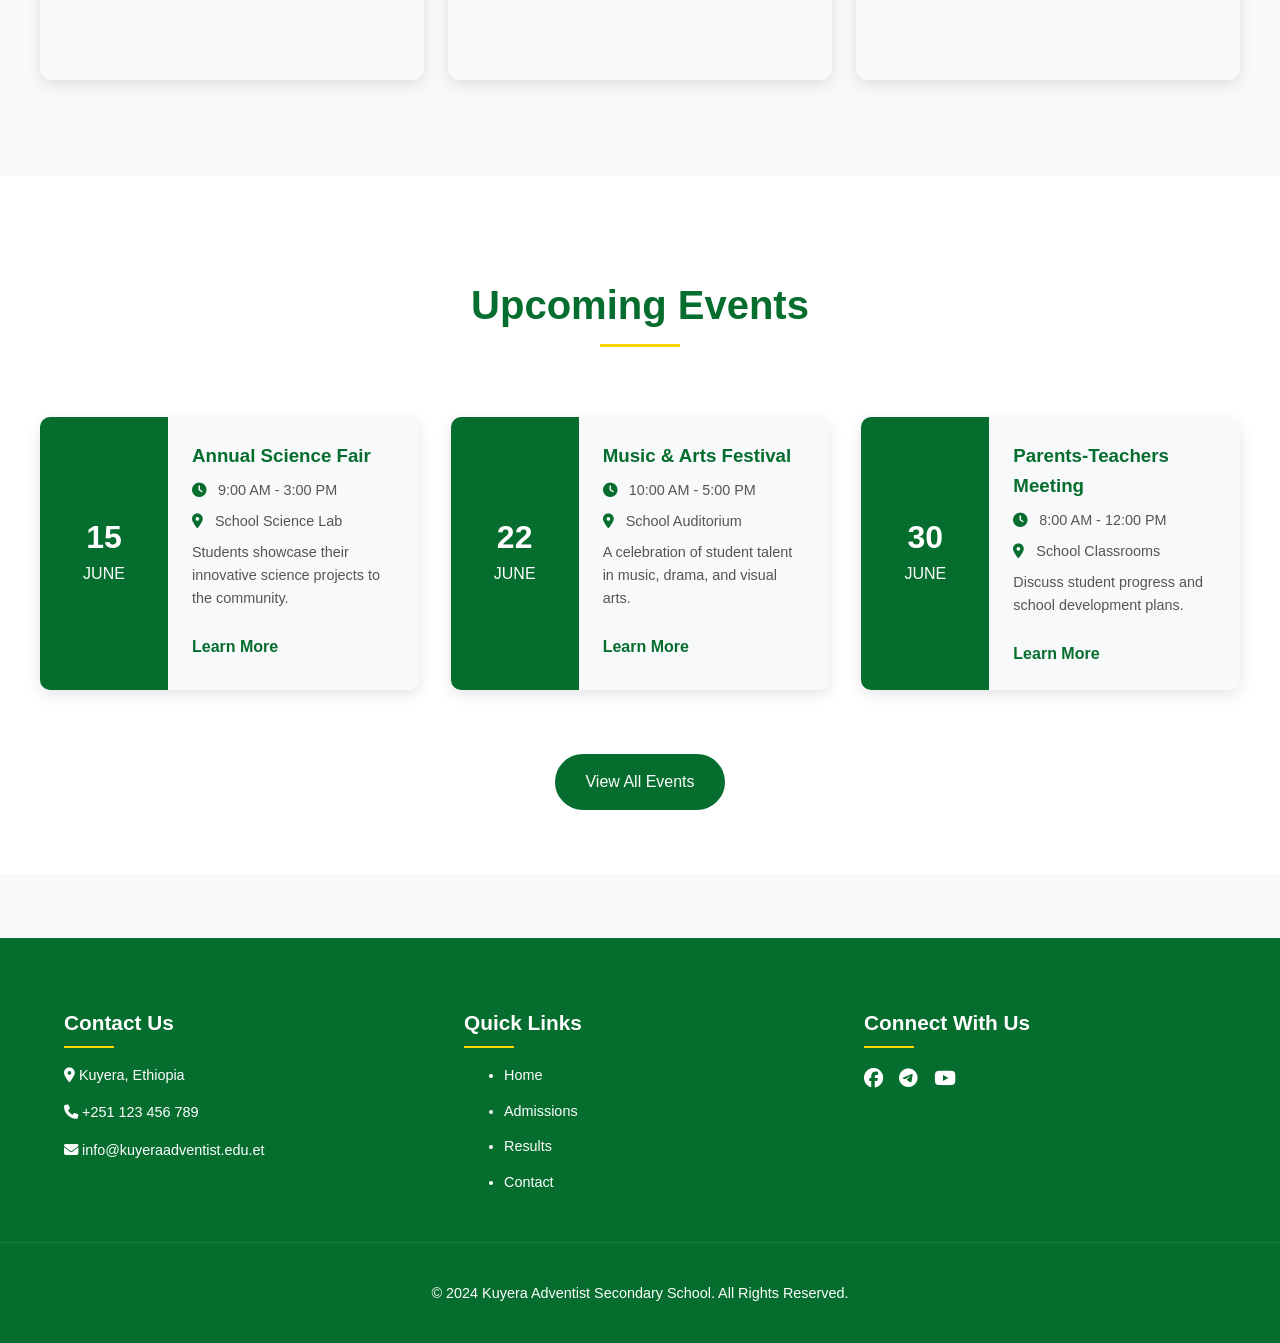
==== commit 5ea71261: "teh first commit" ====
--- a/pages/index.html
+++ b/pages/index.html
@@ -51,41 +51,11 @@
 
        </div>
         </section>
-        <!-- <div class="course-div">
-            <h1 id="course-list">Course lists</h1>
-        
-        <section class="grid-layout">
-            
-            <div class="grid-item">
-                <img src="assets/miracle.JPG" alt="Image 2">
-                <h4 id="jo">Title 2</h4>
-                <p>Description for image 2.</p>
-            </div>
-            <div class="grid-item">
-                <img src="assets/robi.JPG" alt="Image 3">
-                <h4>Title 3</h4>
-                <p>Description for image 3.</p>
-            </div>
-            <div class="grid-item">
-                <img src="assets/miracle.JPG" alt="Image 2">
-                <h4>Title 2</h4>
-                <p>Description for image 2.</p>
-            </div>
-            <div class="grid-item">
-                <img src="assets/robi.JPG" alt="Image 3">
-                <h4>Title 3</h4>
-                <p>Description for image 3.</p>
-            </div>
-            <div class="grid-item">
-                <img src="assets/lemesa.JPG" alt="Image 4">
-                <h4>Title 4</h4>
-                <p>Description for image 4.</p>
-            </div> -->
            
            
-            <!-- </section>
-        </div>
-        <section class="Explanation"> 
+            </section>
+        </div>
+        <!-- <section class="Explanation"> 
             <div id="ex-image">
                 <img src="assets/miracle.JPG" alt="miracle">
 
--- a/pages/index.css
+++ b/pages/index.css
@@ -147,7 +147,7 @@
     box-shadow: 0 5px 15px rgba(0, 0, 0, 0.2);
 }
 
-.Explanation {
+/* .Explanation {
     margin: 4rem auto;
     padding: 3rem;
     display: flex;
@@ -202,9 +202,9 @@
     font-size: 1rem;
     margin: 0.3rem 0;
     font-weight: 400;
-}
-
-#explore-news {
+} */
+
+/* #explore-news {
     text-align: center;
     font-size: 2.5rem;
     color: #056d2d;
@@ -271,7 +271,7 @@
     width: 100%;
     height: 200px;
     object-fit: cover;
-}
+} */
 
 footer {
     background-color: #056d2d;
@@ -360,46 +360,7 @@
     }
 }
 
-.hero-txt #services,
-.Explanation,
-.new-regi {
-    animation: appear 1s ease forwards;
-}
-
-@media (max-width: 768px) {
-    header {
-        flex-direction: column;
-        padding: 1rem;
-    }
-
-    nav ul {
-        margin-top: 1rem;
-        flex-wrap: wrap;
-        justify-content: center;
-    }
-
-    .banner-text h1 {
-        font-size: 2.5rem;
-    }
-
-    .Explanation {
-        flex-direction: column;
-        padding: 2rem;
-    }
-
-    #ex-image img {
-        width: 100%;
-        margin-bottom: 2rem;
-    }
-
-    .footer-content {
-        flex-direction: column;
-    }
-
-    .footer-section {
-        margin-bottom: 2rem;
-    }
-}
+
 
 /* /////////////////////////////////////// */
 /* Grade Levels Section */
@@ -430,7 +391,8 @@
 
 .grade-container {
     display: grid;
-    grid-template-columns: repeat(auto-fit, minmax(250px, 1fr));
+    /* makes the grade to be as a columns */
+    grid-template-columns: repeat(auto-fit, minmax(250px, 1fr)); 
     gap: 2rem;
     max-width: 1200px;
     margin: 0 auto;
@@ -441,10 +403,12 @@
     border-radius: 10px;
     padding: 2rem;
     box-shadow: 0 5px 15px rgba(0, 0, 0, 0.1);
+    /* makes the transition more smooth */
     transition: transform 0.3s ease;
 }
 
 .grade-card:hover {
+    /* determine the transition length */
     transform: translateY(-10px);
 }
 
@@ -535,6 +499,7 @@
 
 .staff-overlay {
     position: absolute;
+    /* this bottom make the text to become invisible by making out of the frame*/
     bottom: -100%;
     left: 0;
     right: 0;
@@ -545,6 +510,7 @@
 }
 
 .staff-card:hover .staff-overlay {
+    /* this make to be visible after hovering */
     bottom: 0;
 }
 
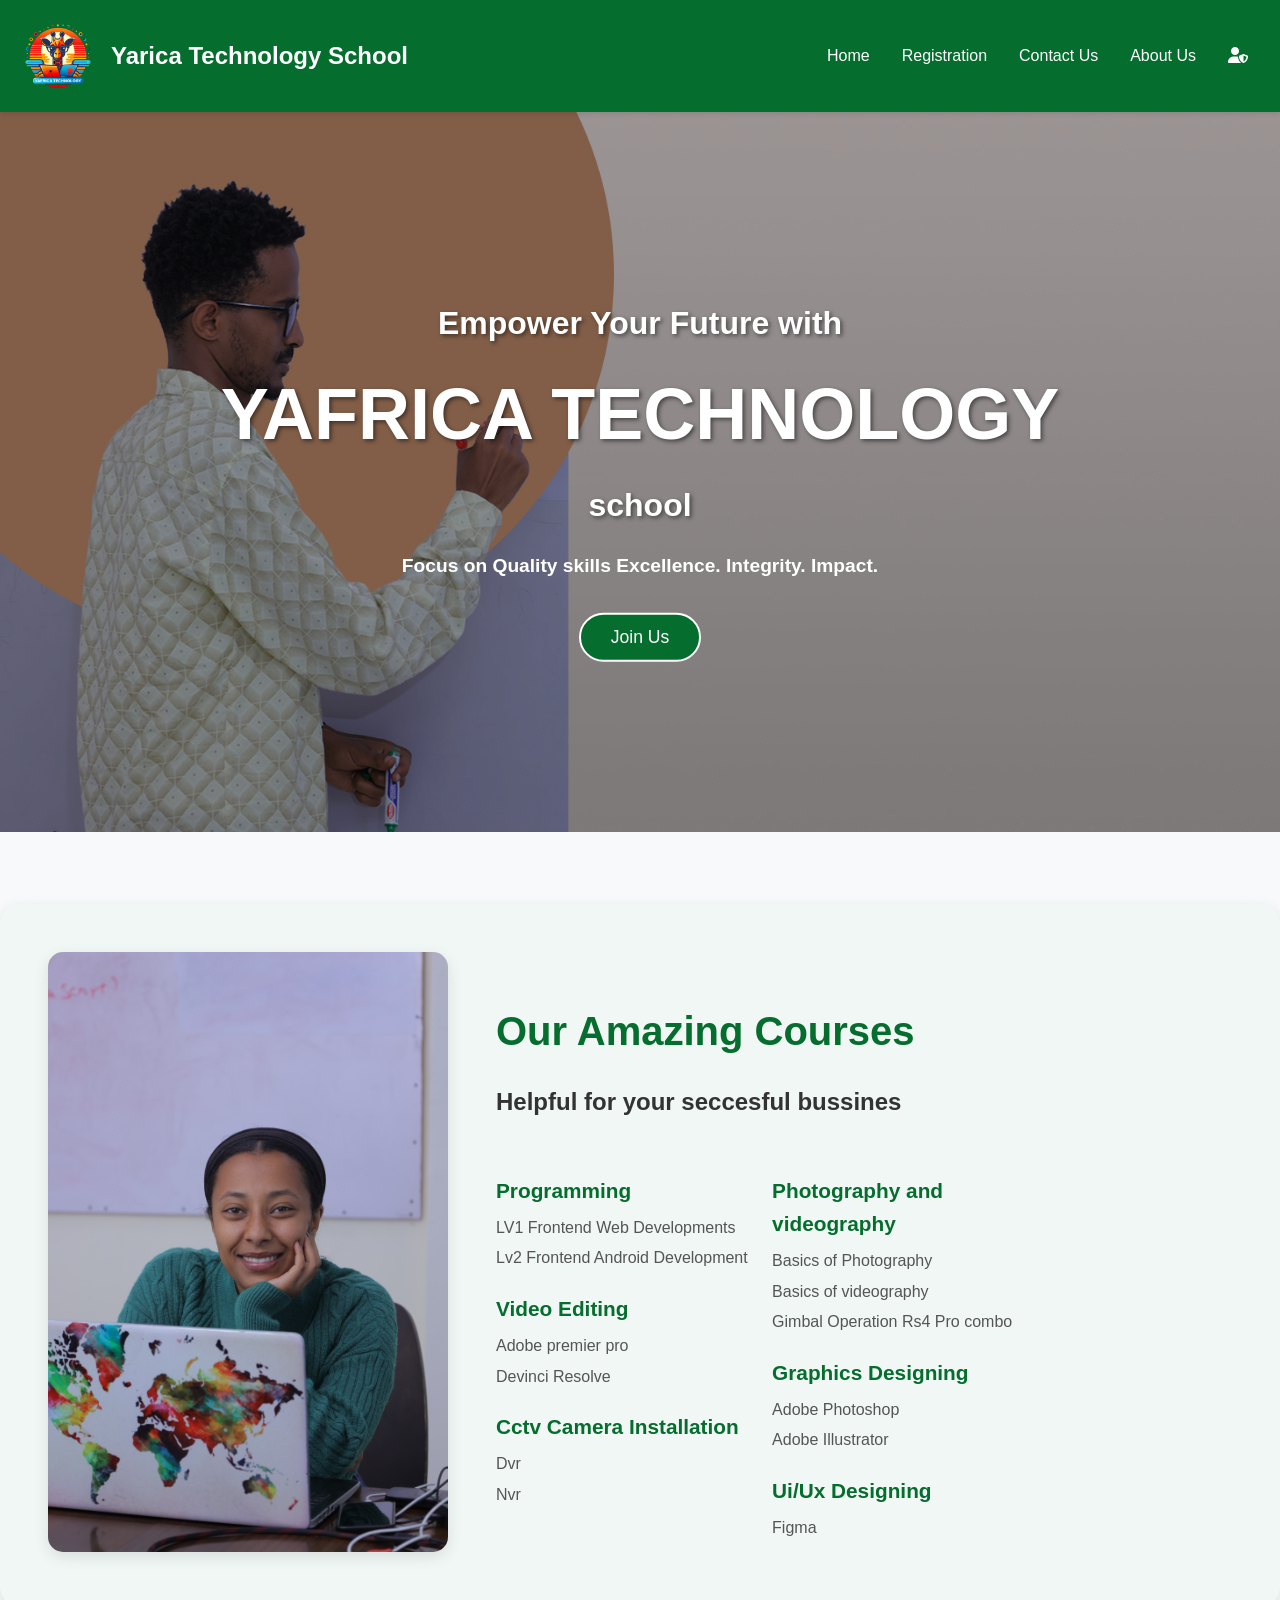
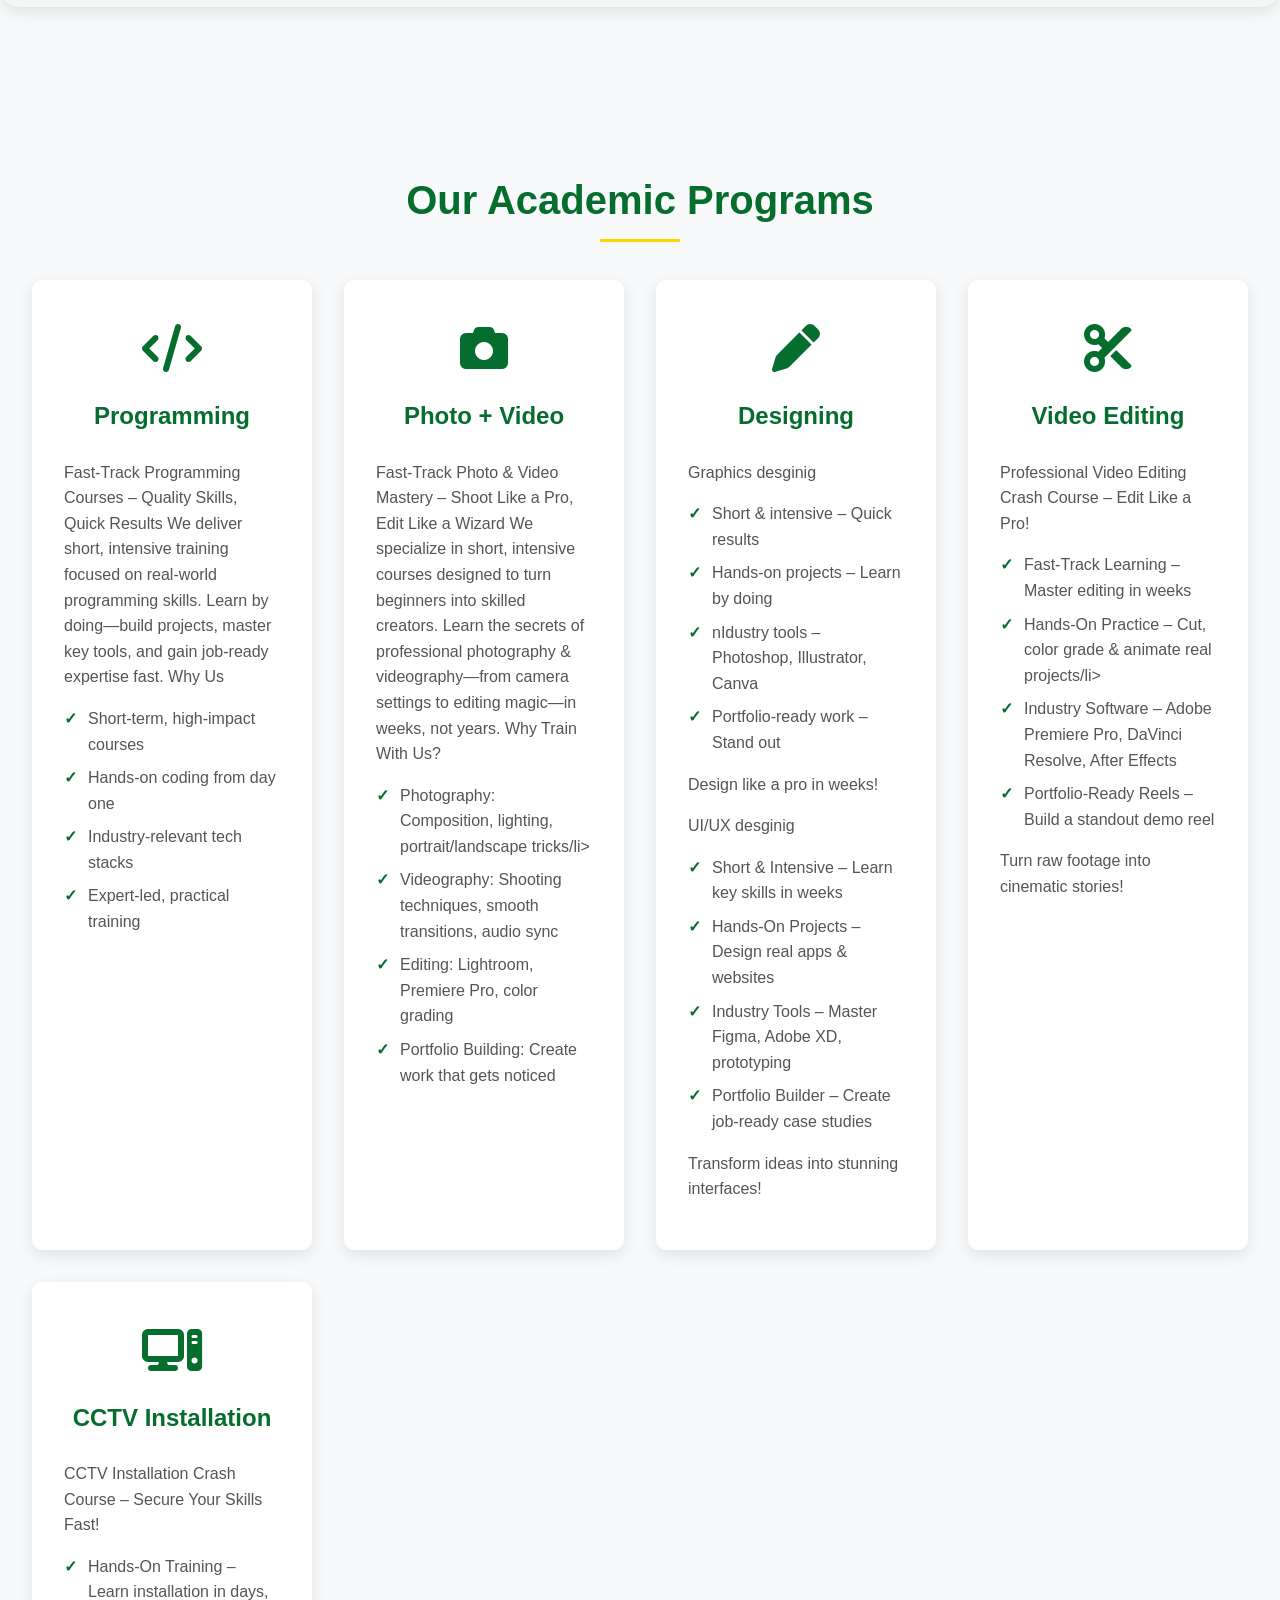
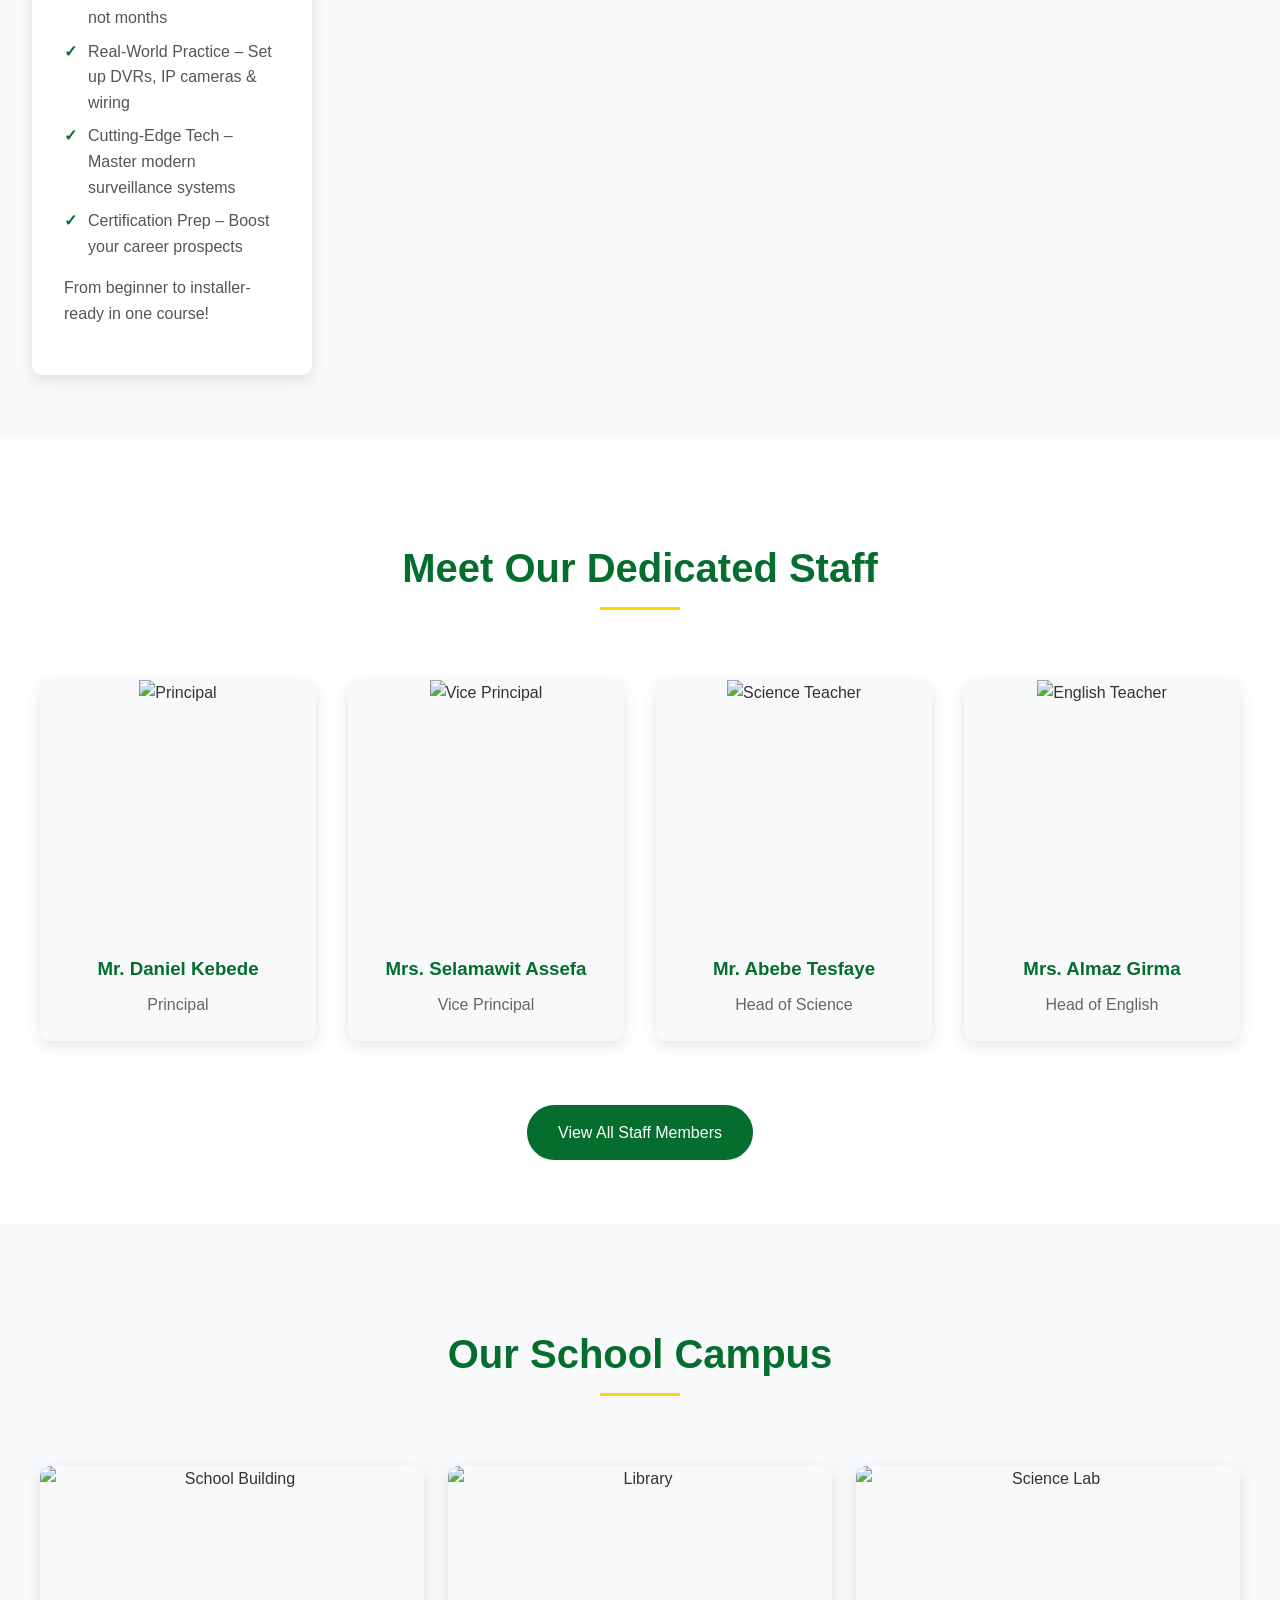
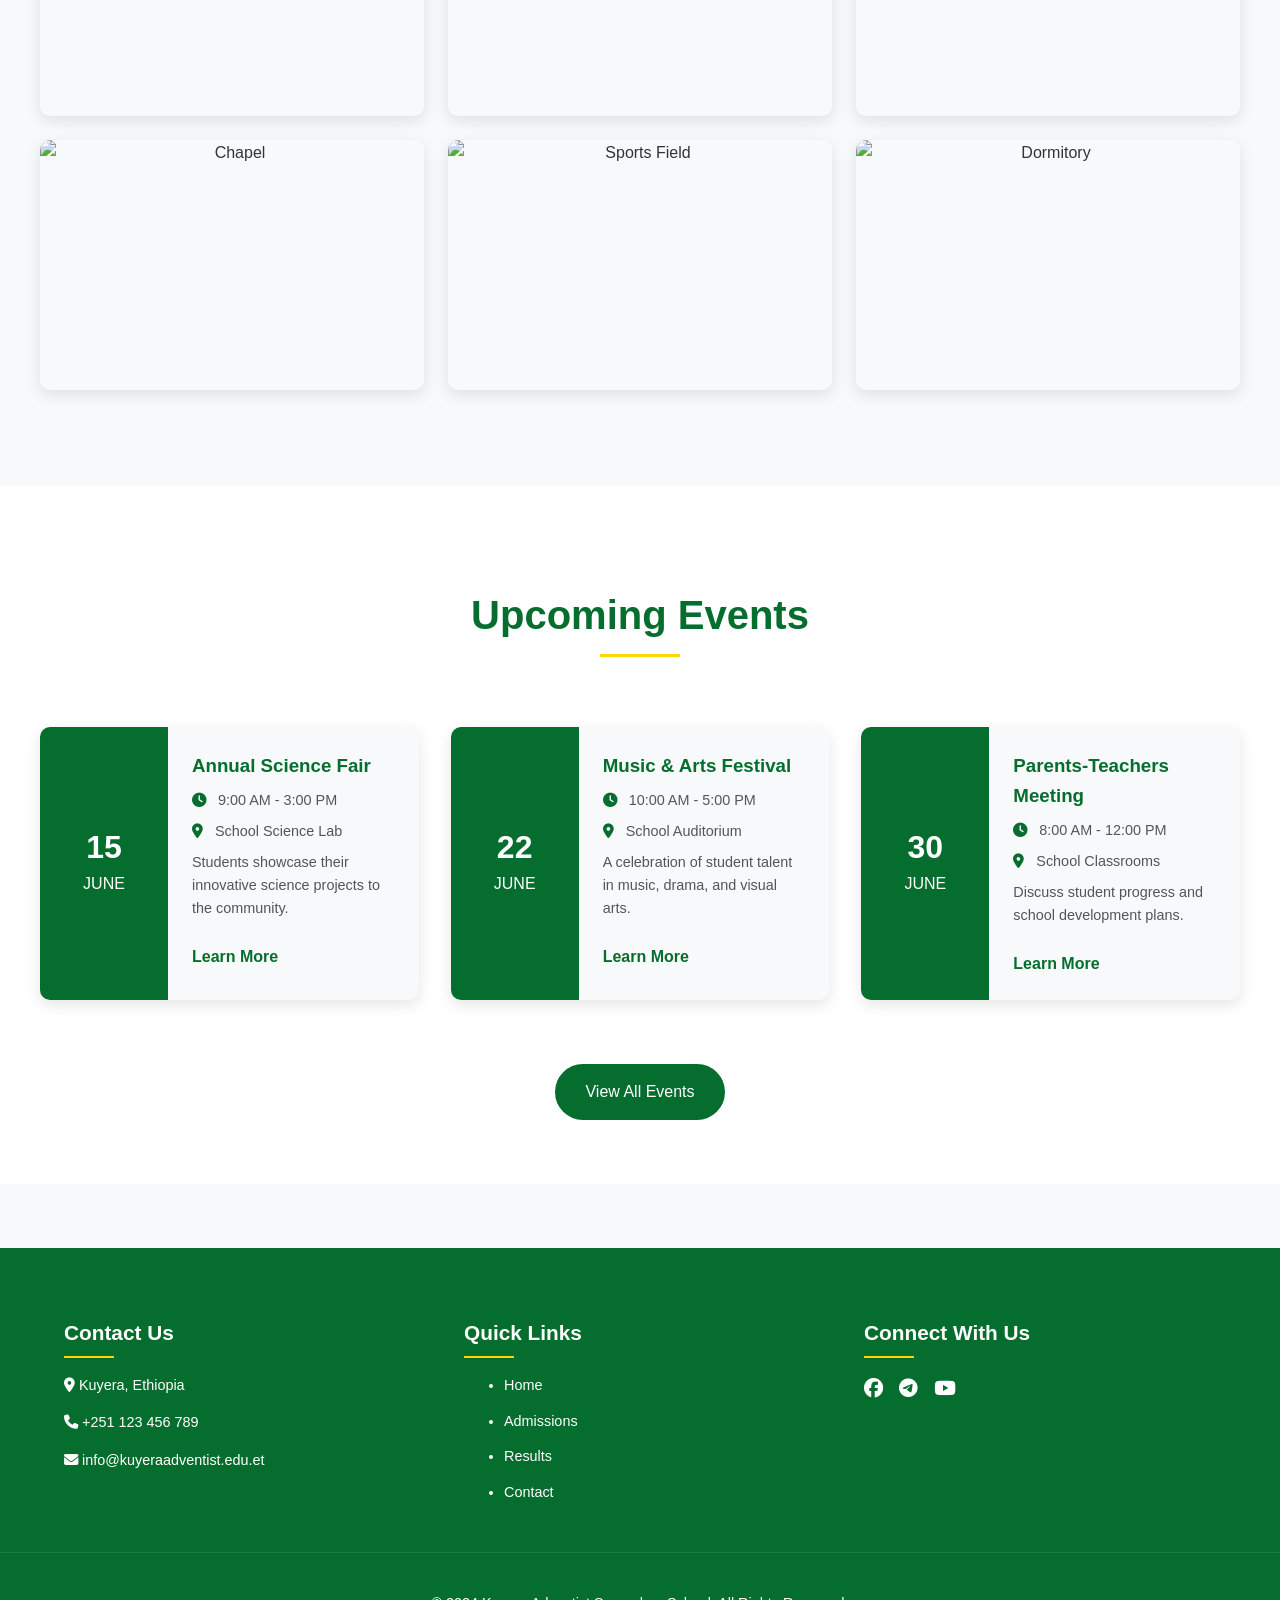
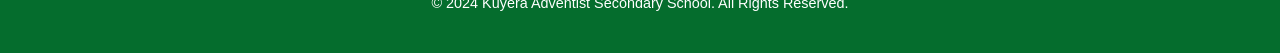
==== commit 7b3cc002: "updted yafrica tech" ====
--- a/pages/index.html
+++ b/pages/index.html
@@ -5,9 +5,9 @@
     <meta charset="UTF-8">
     <meta name="viewport" content="width=device-width, initial-scale=1.0">
     <link href="https://fonts.googleapis.com/css2?family=Roboto&family=Open+Sans&family=Lato&display=swap" rel="stylesheet">
-    <title>Kuyera Adventist Secondary school</title>
+    <title>Yafrica Technology school </title>
     <link rel="stylesheet" href="index.css">
-    <link rel="icon" href="adv.png" type="image">
+    <link rel="icon" href="logo.png" type="image">
     <link rel="stylesheet" href="https://cdnjs.cloudflare.com/ajax/libs/font-awesome/6.5.1/css/all.min.css">
 
 </head>
@@ -16,8 +16,8 @@
     <header>
         <div class="logo">
 
-<img src="adv.png" alt="logo" class="logo">
-<h2>Kuyera Adventist college</h2>
+<img src="logo.png" alt="logo" class="logo">
+<h2>Yarica Technology School</h2>
 <!-- <h3>Yafrica technology school</h3> -->
         </div>
         <div>
@@ -25,7 +25,7 @@
               <ul>
                 <li><a href="index.html">Home</a></li>
                 <li><a href="registration.html">Registration</a></li>
-                <li><a href="score.html">Score</a></li>
+                <!-- <li><a href="score.html">Score</a></li> -->
                 <li><a href="contactus.html">Contact Us</a></li>
                 <li><a href="aboutus.html">About Us</a></li>
                 <li><a href="login.html"><i class="fas fa-user-shield"></i></a></li>
@@ -37,14 +37,14 @@
 
     <main>
        <div class="banner-card">
-        <img src="assets/kuy.jpg" alt="image">
+        <img src="assets/yafrica.jpg" alt="image">
          <div class="banner-text">
             <h2>Empower Your Future with</h2>
-            <h1>Kuyera Adventist</h1> 
-            <h2>Secondary school</h2>
+            <h1>Yafrica Technology</h1> 
+            <h2> school</h2>
             <div class="hero-txt">
                 
-                <h3> shaping Christ-centered leaders through holistic education, research, and service. Excellence. Integrity. Impact.</h3>
+                <h3> Focus on Quality skills Excellence. Integrity. Impact.</h3>
                 <button id="services">Join Us</button>
             </div>
         </div> 
@@ -55,7 +55,7 @@
            
             </section>
         </div>
-        <!-- <section class="Explanation"> 
+        <section class="Explanation"> 
             <div id="ex-image">
                 <img src="assets/miracle.JPG" alt="miracle">
 
@@ -67,13 +67,18 @@
                <div class="ex-text-list1">
                 <div>
                     <h3>Programming</h3>
-                    <h4>Front end developments</h4>
-                    <h4>using Js Css and Html</h4>
+                    <h4>LV1 Frontend Web Developments</h4>
+                    <h4>Lv2 Frontend Android Development</h4>
                 </div>
                 <div>
                     <h3>Video Editing</h3>
                     <h4>Adobe premier pro</h4>
                     <h4>Devinci Resolve</h4>
+                </div>
+                <div>
+                    <h3>Cctv Camera Installation</h3>
+                    <h4>Dvr</h4>
+                    <h4>Nvr</h4>
                 </div>
                </div>
                <div class="ex-text-list2">
@@ -83,6 +88,7 @@
                     </h3>
                     <h4>Basics of Photography</h4>
                     <h4>Basics of videography</h4>
+                    <h4>Gimbal Operation Rs4 Pro combo</h4>
                 
                 </div>
                 <div>
@@ -92,75 +98,122 @@
                     <h4>Adobe Photoshop</h4>
                     <h4>Adobe Illustrator</h4>
                 </div>
+                <div>
+                    <h3>
+                        Ui/Ux Designing
+                    </h3>
+                    <h4>Figma</h4>
+                    
+                </div>
                </div>
                </section>
 
             </div>
-        </section> -->
+        </section>
         <section class="grade-levels">
             <h2 class="section-title">Our Academic Programs</h2>
             <div class="grade-container">
                 <div class="grade-card">
                     <div class="grade-icon">
-                        <i class="fas fa-graduation-cap"></i>
-                        <h3>Grade 9</h3>
+                        <i class="fas fa-code"></i>
+                        <h3>Programming</h3>
                     </div>
                     <div class="grade-content">
-                        <p>Our Grade 9 program focuses on foundational knowledge and skills development, preparing students for
-                            higher secondary education with a strong emphasis on core subjects and character building.</p>
-                        <ul>
-                            <li>Core subjects: Math, English, Science</li>
-                            <li>Introduction to high school life</li>
-                            <li>Spiritual development programs</li>
+                        <p>Fast-Track Programming Courses – Quality Skills, Quick Results
+
+                            We deliver short, intensive training focused on real-world programming skills. 
+                            Learn by doing—build projects, master key tools, and gain job-ready expertise fast.
+                        Why Us</p>
+                        <ul>
+                            <li>Short-term, high-impact courses</li>
+                            <li>Hands-on coding from day one</li>
+                            <li>Industry-relevant tech stacks</li>
+                            <li>Expert-led, practical training</li>
                         </ul>
                     </div>
                 </div>
         
                 <div class="grade-card">
                     <div class="grade-icon">
-                        <i class="fas fa-book-open"></i>
-                        <h3>Grade 10</h3>
+                        <i class="fas fa-camera"></i>
+                        <h3>Photo + Video</h3>
                     </div>
                     <div class="grade-content">
-                        <p>Grade 10 students begin to specialize while maintaining a broad curriculum. We emphasize critical
-                            thinking and prepare students for national examinations.</p>
-                        <ul>
-                            <li>Subject specialization begins</li>
-                            <li>Career guidance programs</li>
-                            <li>Community service initiatives</li>
+                        <p>Fast-Track Photo & Video Mastery – Shoot Like a Pro, Edit Like a Wizard
+                            We specialize in short, intensive courses designed to turn beginners into skilled creators. 
+                            Learn the secrets of professional photography & videography—from 
+                            camera settings to editing magic—in weeks, not years.
+                            Why Train With Us?</p>
+                        <ul>
+                           
+<li>Photography: Composition, lighting, portrait/landscape tricks/li>
+<li> Videography: Shooting techniques, smooth transitions, audio sync</li>
+<li>Editing: Lightroom, Premiere Pro, color grading</li>
+<li> Portfolio Building: Create work that gets noticed</li>
+
+
                         </ul>
                     </div>
                 </div>
         
                 <div class="grade-card">
                     <div class="grade-icon">
-                        <i class="fas fa-flask"></i>
-                        <h3>Grade 11</h3>
+                        <i class="fas fa-pen"></i>
+                        <h3>Designing</h3>
                     </div>
                     <div class="grade-content">
-                        <p>Our Grade 11 program offers advanced coursework and preparation for university entrance, with
-                            increased focus on research and independent study skills.</p>
-                        <ul>
-                            <li>Advanced subject options</li>
-                            <li>Research projects</li>
-                            <li>Leadership development</li>
-                        </ul>
+                        <p>Graphics desginig</p>
+                        <ul>
+                            <li>Short & intensive – Quick results</li>
+                            <li>Hands-on projects – Learn by doing</li>
+                            <li>nIdustry tools – Photoshop, Illustrator, Canva</li>
+                            <li>Portfolio-ready work – Stand out</li>
+                        </ul>
+                        <p>Design like a pro in weeks!
+
+                        </p>
+                        <p>UI/UX desginig</p>
+                        <ul>
+                            <li> Short & Intensive – Learn key skills in weeks</li>
+                            <li>Hands-On Projects – Design real apps & websites</li>
+                            <li> Industry Tools – Master Figma, Adobe XD, prototyping</li>
+                            <li>Portfolio Builder – Create job-ready case studies</li>
+                        </ul>
+                        <p>Transform ideas into stunning interfaces!</p>
+                        
                     </div>
                 </div>
         
                 <div class="grade-card">
                     <div class="grade-icon">
-                        <i class="fas fa-university"></i>
-                        <h3>Grade 12</h3>
+                        <i class="fas fa-cut"></i>
+                        <h3>Video Editing</h3>
                     </div>
                     <div class="grade-content">
-                        <p>The final year focuses on university preparation, national examinations, and transitioning to
-                            adulthood with our comprehensive senior program.</p>
-                        <ul>
-                            <li>University preparation</li>
-                            <li>Exam-focused curriculum</li>
-                            <li>Life skills training</li>
-                        </ul>
+                        <p>Professional Video Editing Crash Course – Edit Like a Pro!</p>
+                        <ul>
+                            <li> Fast-Track Learning – Master editing in weeks</li>
+                            <li> Hands-On Practice – Cut, color grade & animate real projects/li>
+                            <li>Industry Software – Adobe Premiere Pro, DaVinci Resolve, After Effects</li>
+                            <li> Portfolio-Ready Reels – Build a standout demo reel</li>
+                        </ul>
+                        <p>Turn raw footage into cinematic stories!</p>
+                    </div>
+                </div>
+                <div class="grade-card">
+                    <div class="grade-icon">
+                        <i class="fas fa-computer"></i>
+                        <h3>CCTV Installation</h3>
+                    </div>
+                    <div class="grade-content">
+                        <p>CCTV Installation Crash Course – Secure Your Skills Fast!</p>
+                        <ul>
+                            <li> Hands-On Training – Learn installation in days, not months</li>
+                            <li>Real-World Practice – Set up DVRs, IP cameras & wiring</li>
+                            <li>Cutting-Edge Tech – Master modern surveillance systems</li>
+                            <li>Certification Prep – Boost your career prospects</li>
+                        </ul>
+                        <p>From beginner to installer-ready in one course!</p>
                     </div>
                 </div>
             </div>
--- a/pages/index.css
+++ b/pages/index.css
@@ -147,7 +147,7 @@
     box-shadow: 0 5px 15px rgba(0, 0, 0, 0.2);
 }
 
-/* .Explanation {
+ .Explanation {
     margin: 4rem auto;
     padding: 3rem;
     display: flex;
@@ -202,9 +202,9 @@
     font-size: 1rem;
     margin: 0.3rem 0;
     font-weight: 400;
-} */
-
-/* #explore-news {
+} 
+
+#explore-news {
     text-align: center;
     font-size: 2.5rem;
     color: #056d2d;
@@ -271,7 +271,7 @@
     width: 100%;
     height: 200px;
     object-fit: cover;
-} */
+} 
 
 footer {
     background-color: #056d2d;
@@ -394,7 +394,7 @@
     /* makes the grade to be as a columns */
     grid-template-columns: repeat(auto-fit, minmax(250px, 1fr)); 
     gap: 2rem;
-    max-width: 1200px;
+    max-width: 1500px;
     margin: 0 auto;
 }
 
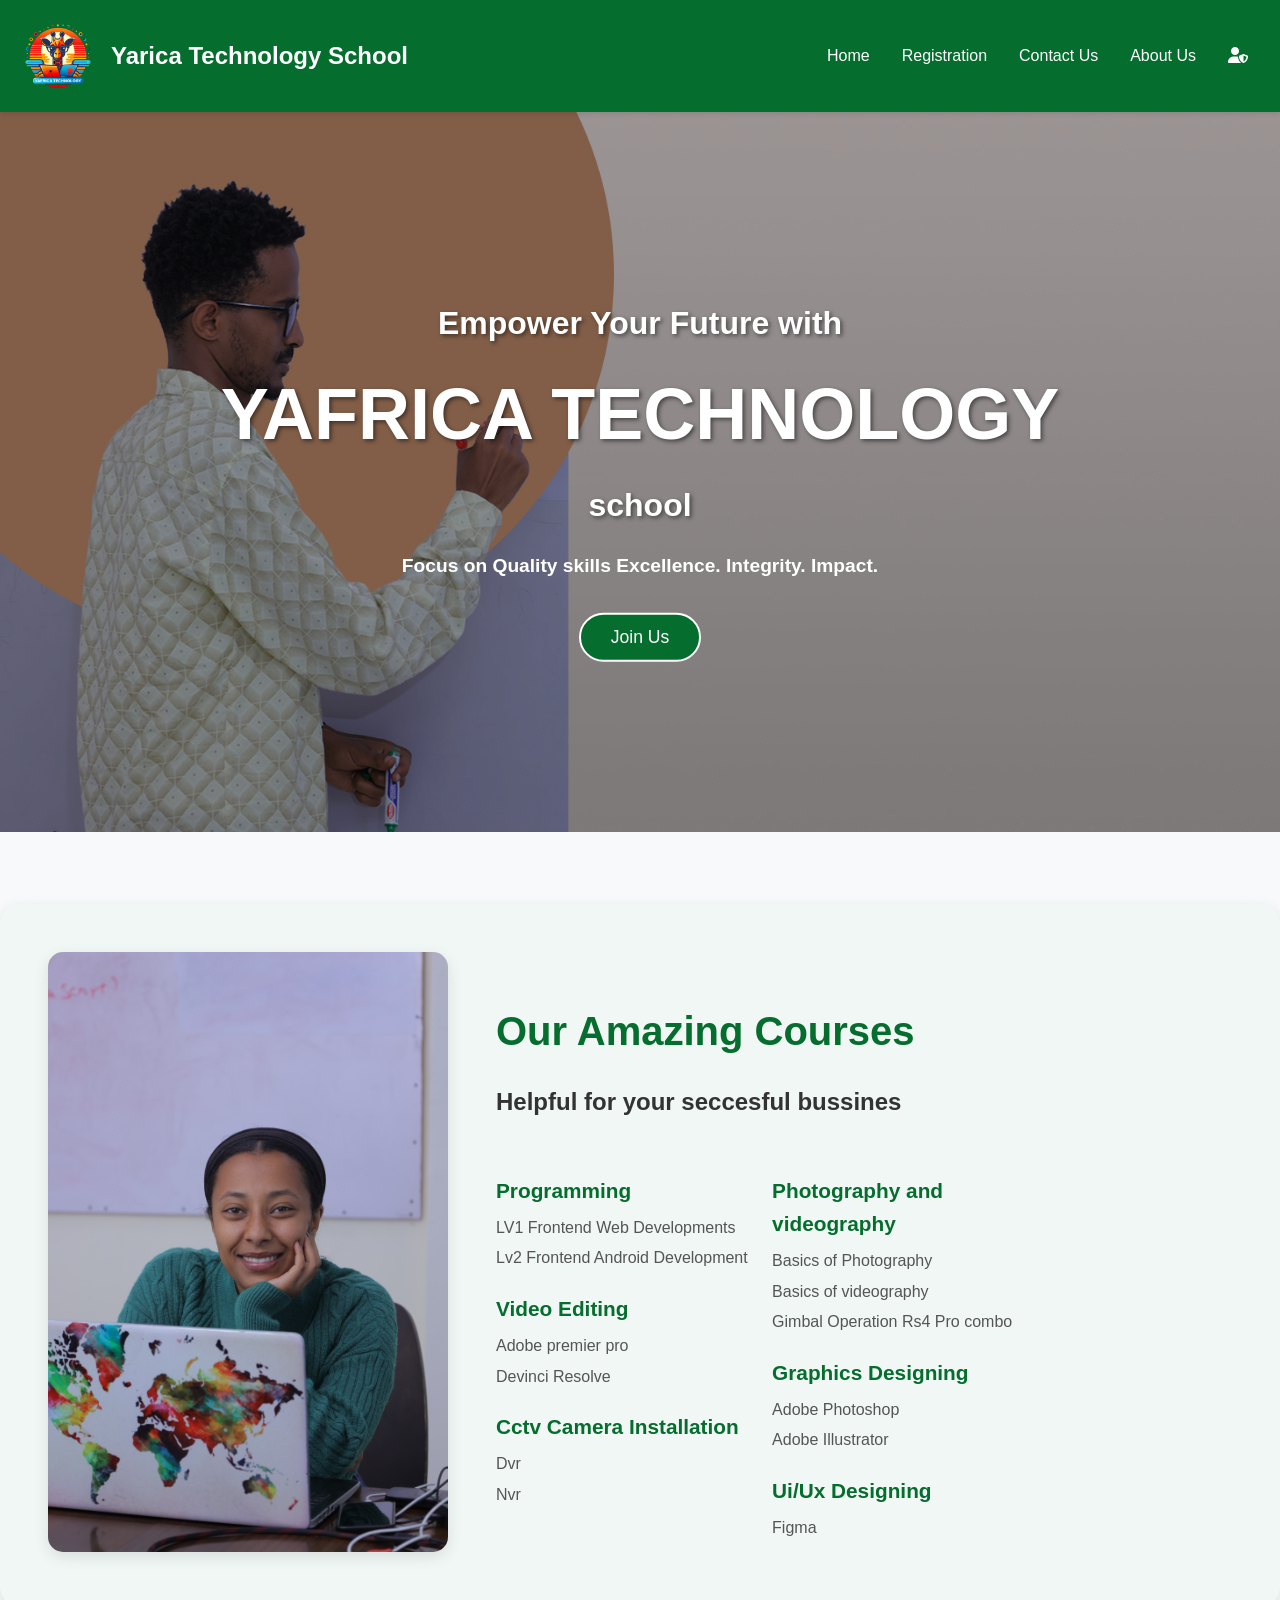
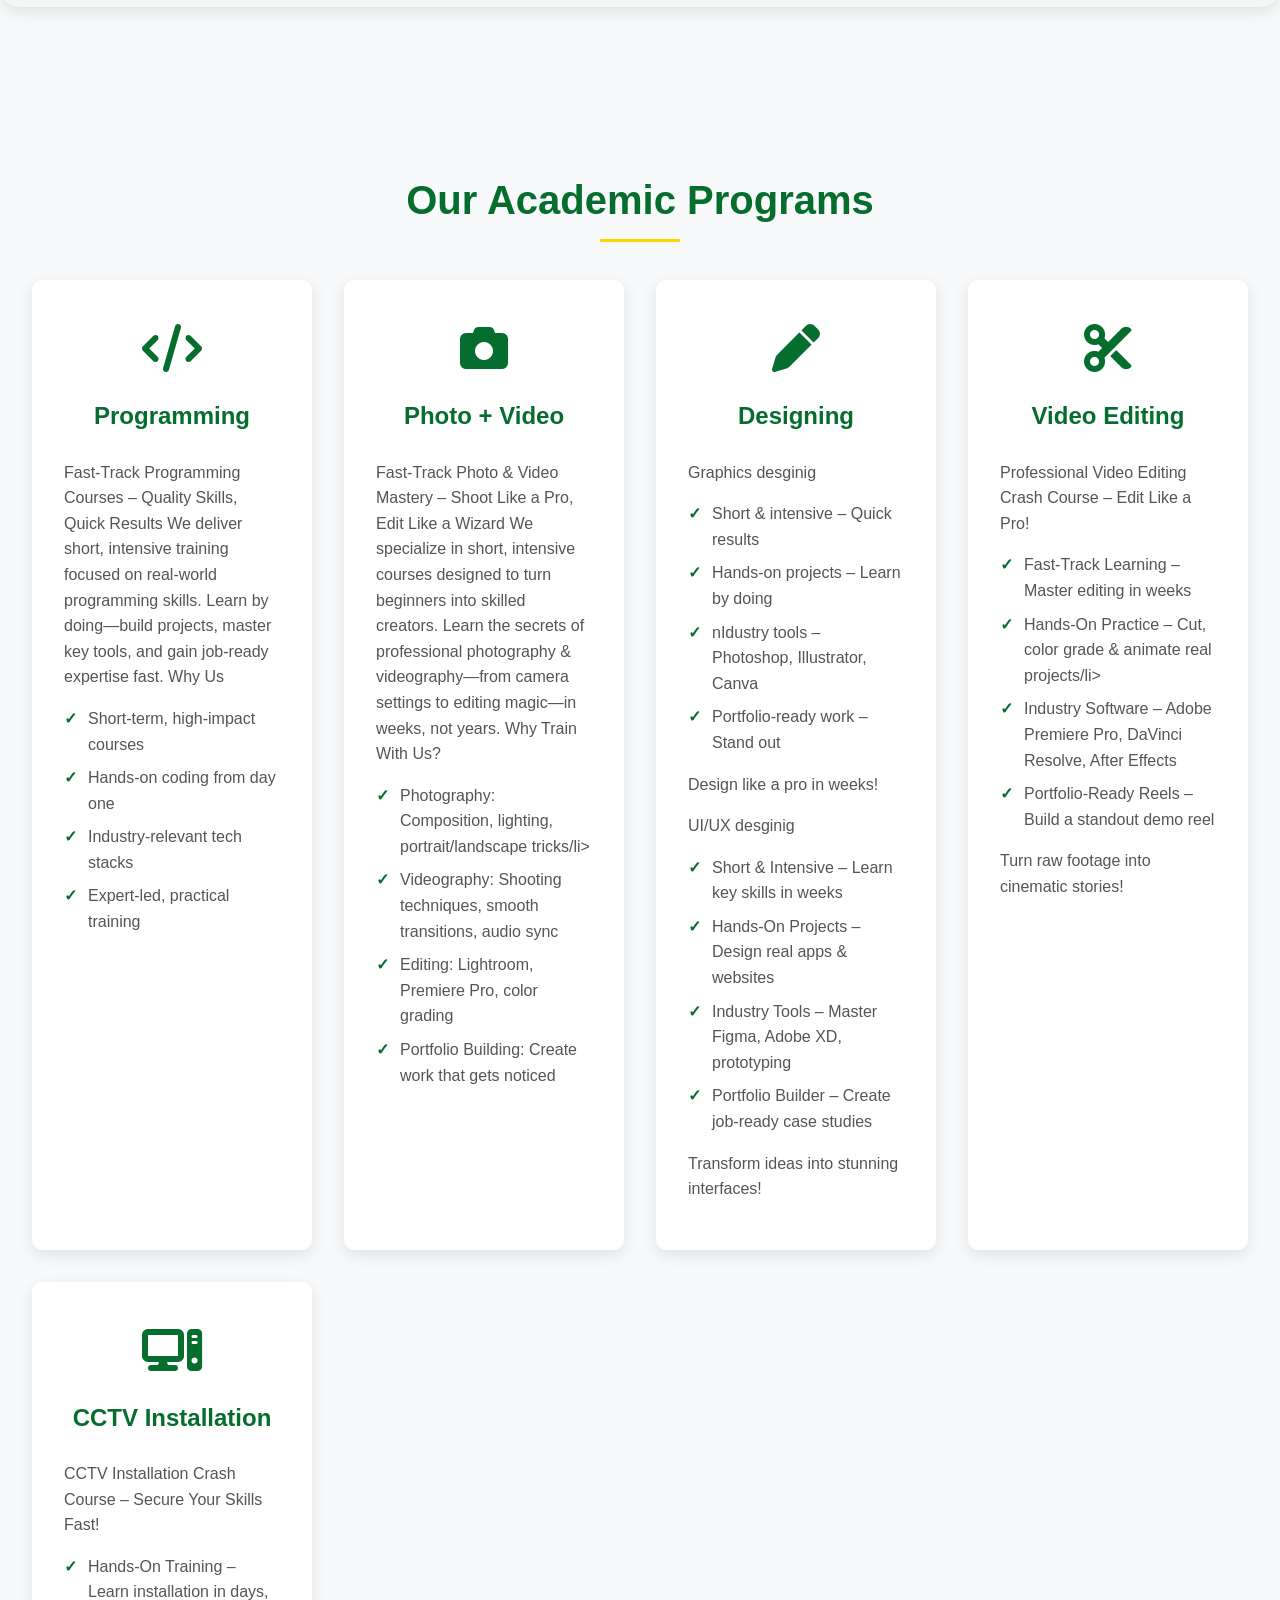
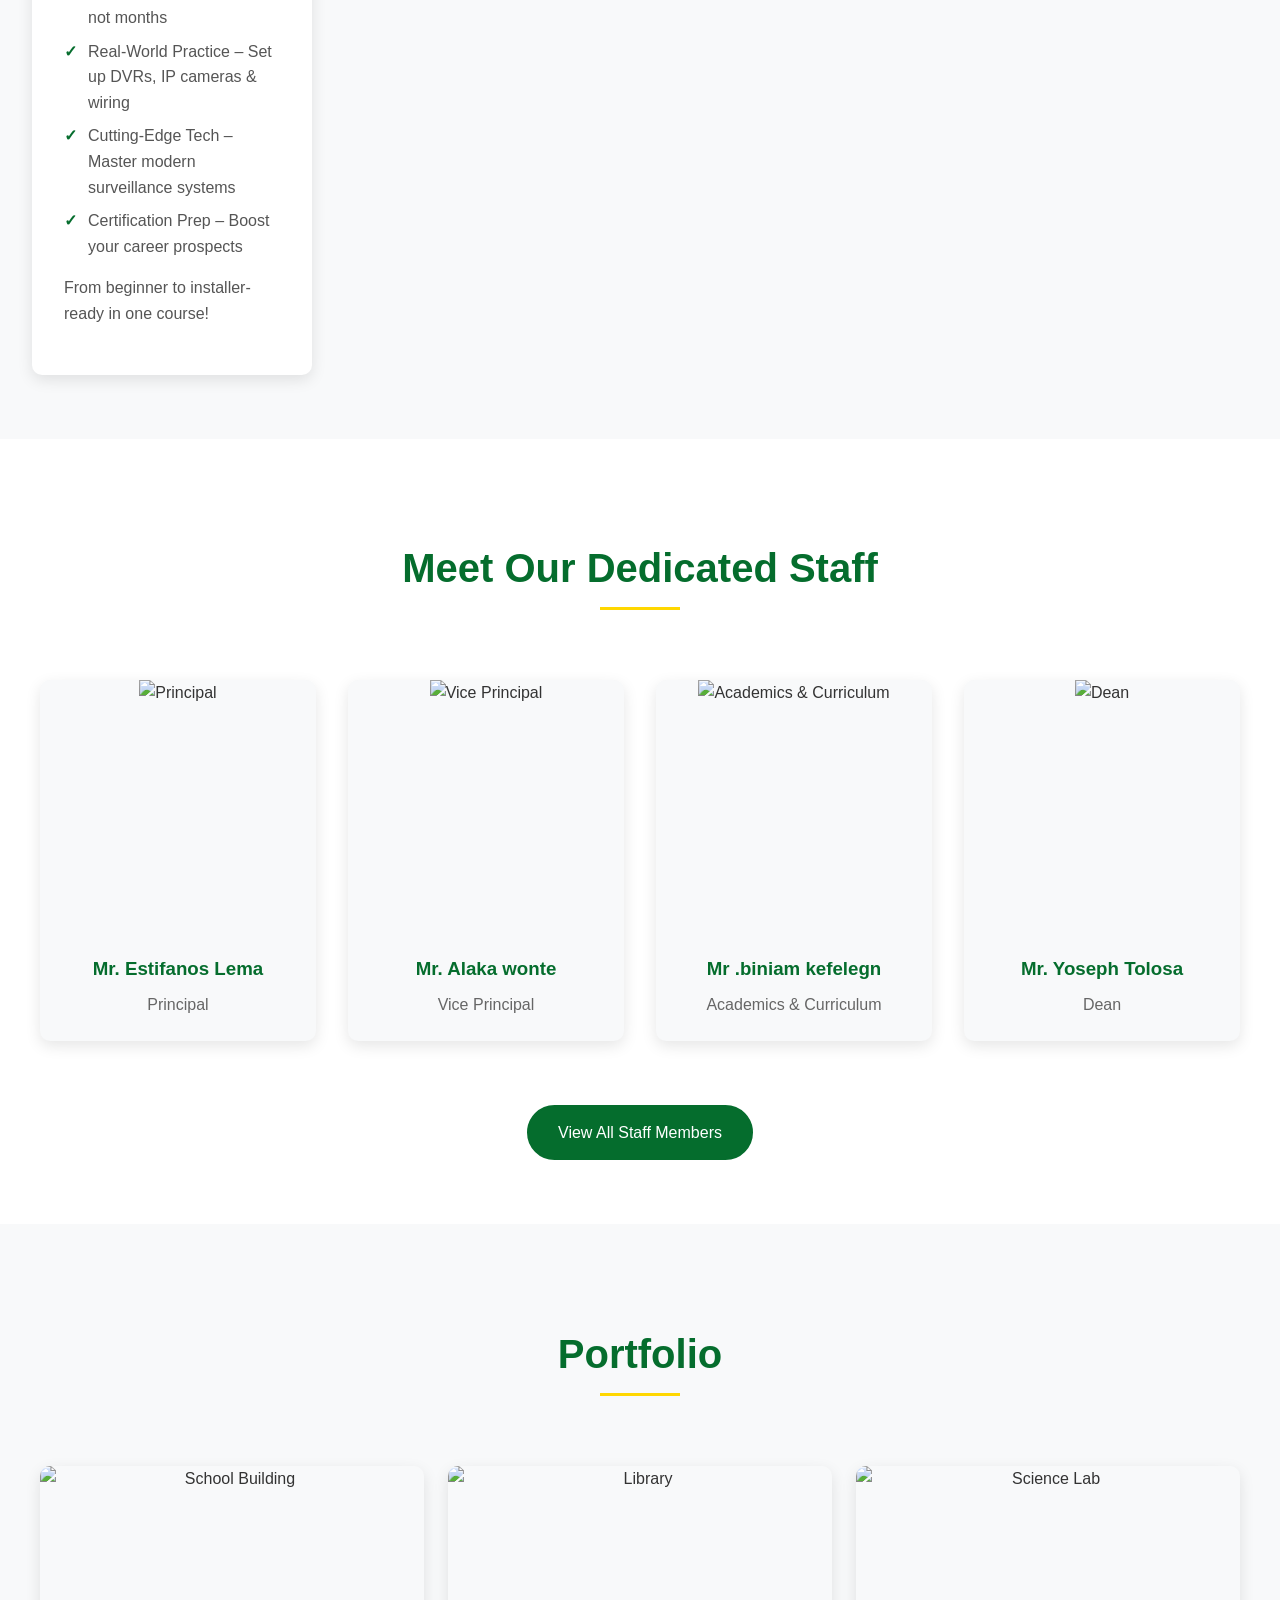
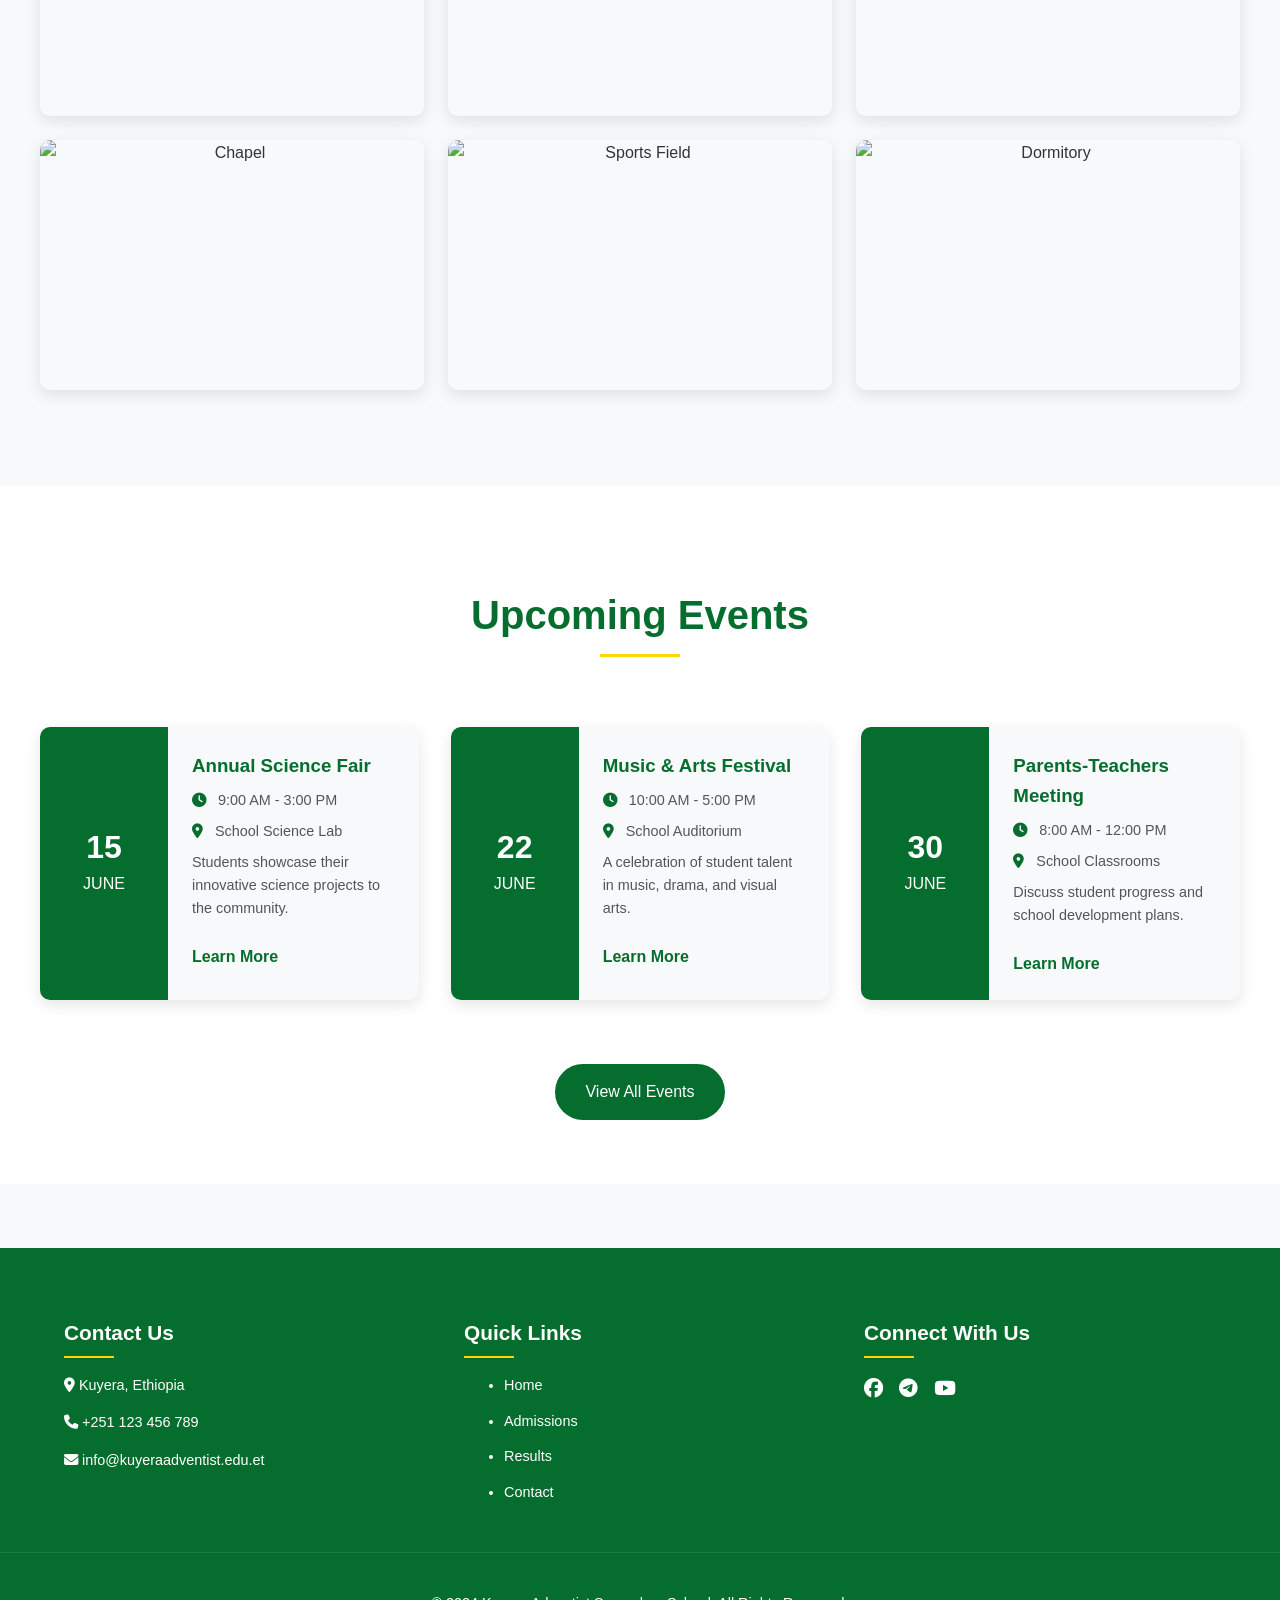
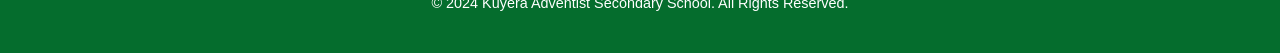
==== commit ffb27f5f: "second update in yafrica tech" ====
--- a/pages/index.html
+++ b/pages/index.html
@@ -227,13 +227,13 @@
             <div class="staff-image">
                 <img src="assets/staff1.jpg" alt="Principal">
                 <div class="staff-overlay">
-                    <h3>Mr. Daniel Kebede</h3>
+                    <h3>Mr. Estifanos Lema</h3>
                     <p>Principal</p>
                     <p>15 years experience</p>
                 </div>
             </div>
             <div class="staff-info">
-                <h3>Mr. Daniel Kebede</h3>
+                <h3>Mr. Estifanos Lema</h3>
                 <p>Principal</p>
             </div>
         </div>
@@ -242,44 +242,45 @@
             <div class="staff-image">
                 <img src="assets/staff2.jpg" alt="Vice Principal">
                 <div class="staff-overlay">
-                    <h3>Mrs. Selamawit Assefa</h3>
+                    <h3>Mr. Alaka Wonte</h3>
                     <p>Vice Principal</p>
-                    <p>12 years experience</p>
+                    <p>3 years experience</p>
                 </div>
             </div>
             <div class="staff-info">
-                <h3>Mrs. Selamawit Assefa</h3>
+                <h3>Mr. Alaka wonte</h3>
                 <p>Vice Principal</p>
             </div>
         </div>
+
+       
 
         <div class="staff-card">
             <div class="staff-image">
-                <img src="assets/staff3.jpg" alt="Science Teacher">
+                <img src="assets/staff4.jpg" alt="Academics & Curriculum">
                 <div class="staff-overlay">
-                    <h3>Mr. Abebe Tesfaye</h3>
-                    <p>Head of Science</p>
-                    <p>10 years experience</p>
+                    <h3>Mr .Biniam kefelegn</h3>
+                    <p>Vice principal</p>
+                    <p>Academics & Curriculum</p>
                 </div>
             </div>
             <div class="staff-info">
-                <h3>Mr. Abebe Tesfaye</h3>
-                <p>Head of Science</p>
-            </div>
-        </div>
-
-        <div class="staff-card">
+                <h3>Mr .biniam kefelegn</h3>
+                <p>Academics & Curriculum</p>
+            </div>
+        </div>
+         <div class="staff-card">
             <div class="staff-image">
-                <img src="assets/staff4.jpg" alt="English Teacher">
+                <img src="assets/staff3.jpg" alt="Dean">
                 <div class="staff-overlay">
-                    <h3>Mrs. Almaz Girma</h3>
-                    <p>Head of English</p>
-                    <p>8 years experience</p>
+                    <h3>Mr. Yoseph Tolosa</h3>
+                    <p>Dean</p>
+                    <p>3 years experience</p>
                 </div>
             </div>
             <div class="staff-info">
-                <h3>Mrs. Almaz Girma</h3>
-                <p>Head of English</p>
+                <h3>Mr. Yoseph Tolosa</h3>
+                <p>Dean</p>
             </div>
         </div>
     </div>
@@ -290,31 +291,31 @@
 
 <!-- School Gallery Section -->
 <section class="school-gallery">
-    <h2 class="section-title">Our School Campus</h2>
+    <h2 class="section-title">Portfolio </h2>
     <div class="gallery-container">
         <div class="gallery-item">
             <img src="assets/campus1.jpg" alt="School Building">
-            <div class="gallery-caption">Main Academic Building</div>
+            <div class="gallery-caption"> Graduation cermony</div>
         </div>
         <div class="gallery-item">
             <img src="assets/campus2.jpg" alt="Library">
-            <div class="gallery-caption">School Library</div>
+            <div class="gallery-caption">Lecturing</div>
         </div>
         <div class="gallery-item">
             <img src="assets/campus3.jpg" alt="Science Lab">
-            <div class="gallery-caption">Science Laboratory</div>
+            <div class="gallery-caption">practicing</div>
         </div>
         <div class="gallery-item">
             <img src="assets/campus4.jpg" alt="Chapel">
-            <div class="gallery-caption">School Chapel</div>
+            <div class="gallery-caption">Achivements</div>
         </div>
         <div class="gallery-item">
             <img src="assets/campus5.jpg" alt="Sports Field">
-            <div class="gallery-caption">Sports Facilities</div>
+            <div class="gallery-caption">projects</div>
         </div>
         <div class="gallery-item">
             <img src="assets/campus6.jpg" alt="Dormitory">
-            <div class="gallery-caption">Student Dormitories</div>
+            <div class="gallery-caption">Certificates</div>
         </div>
     </div>
 </section>
